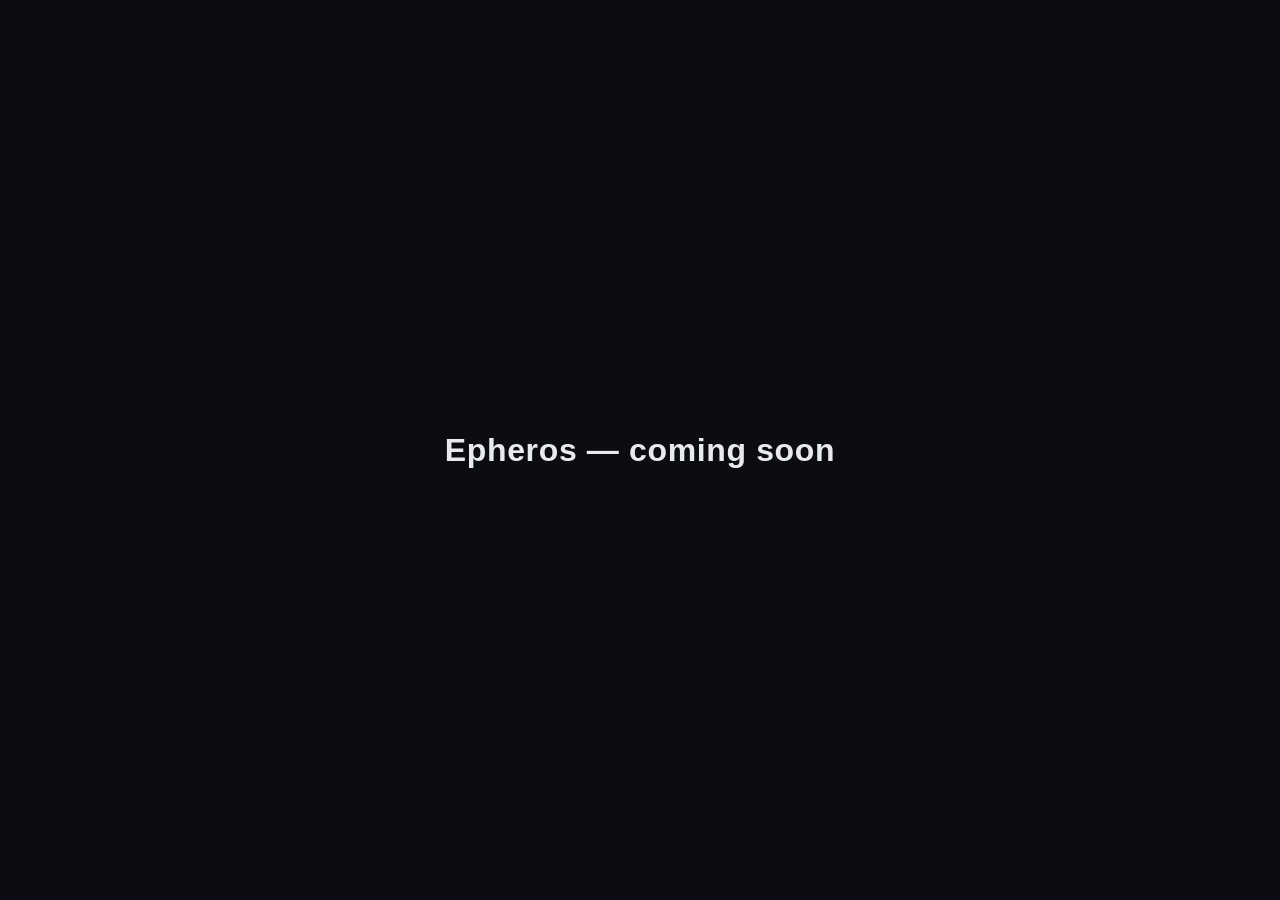
==== site/index.html @ 681408f2 "Add placeholder site and docker setup for hosting on aldermere-prod-1 Co-Authored-By: Claude Sonnet " ====
<!doctype html>
<html lang="en">
<head>
<meta charset="utf-8">
<meta name="viewport" content="width=device-width, initial-scale=1">
<title>Epheros</title>
<style>
  html,body{height:100%;margin:0}
  body{
    display:flex;align-items:center;justify-content:center;
    background:#0b0d12;color:#e8eaf0;
    font-family:-apple-system,BlinkMacSystemFont,"Segoe UI",Roboto,sans-serif;
  }
  h1{font-weight:600;letter-spacing:0.02em}
</style>
</head>
<body>
  <h1>Epheros — coming soon</h1>
</body>
</html>
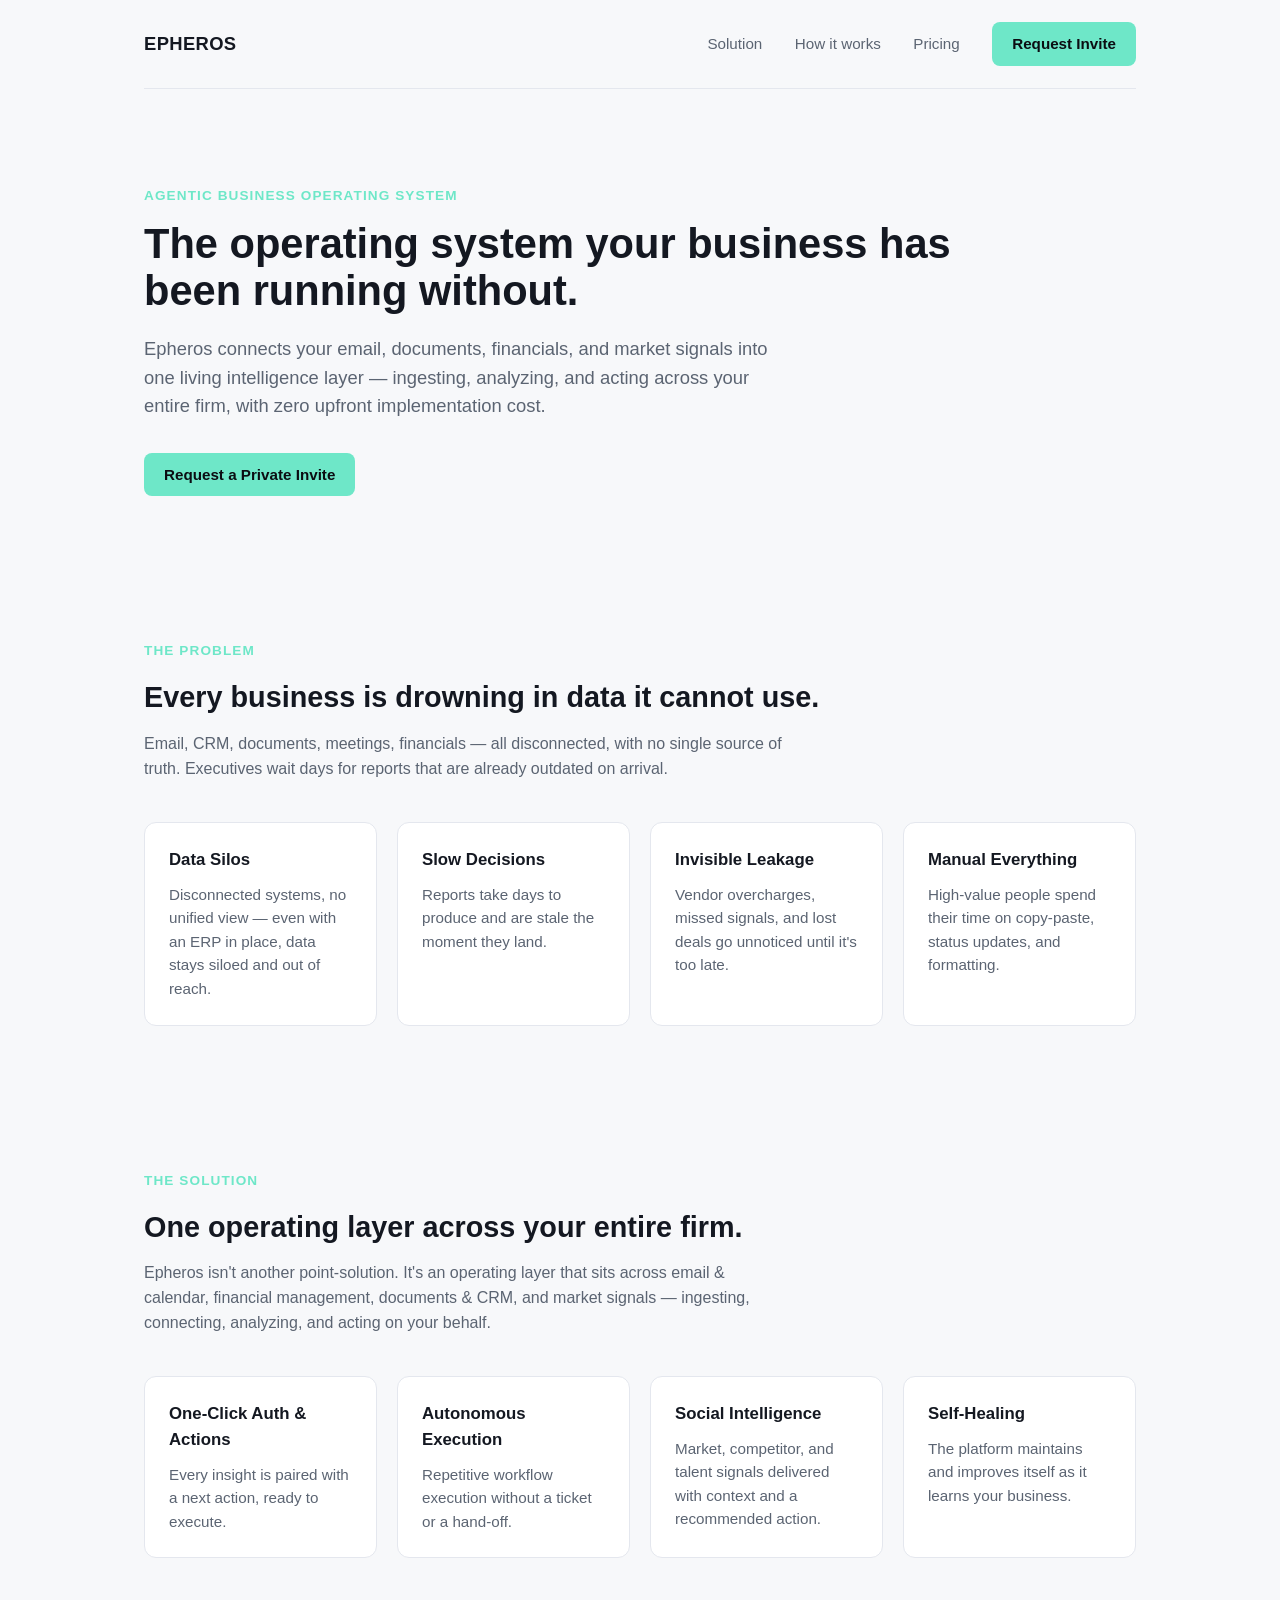
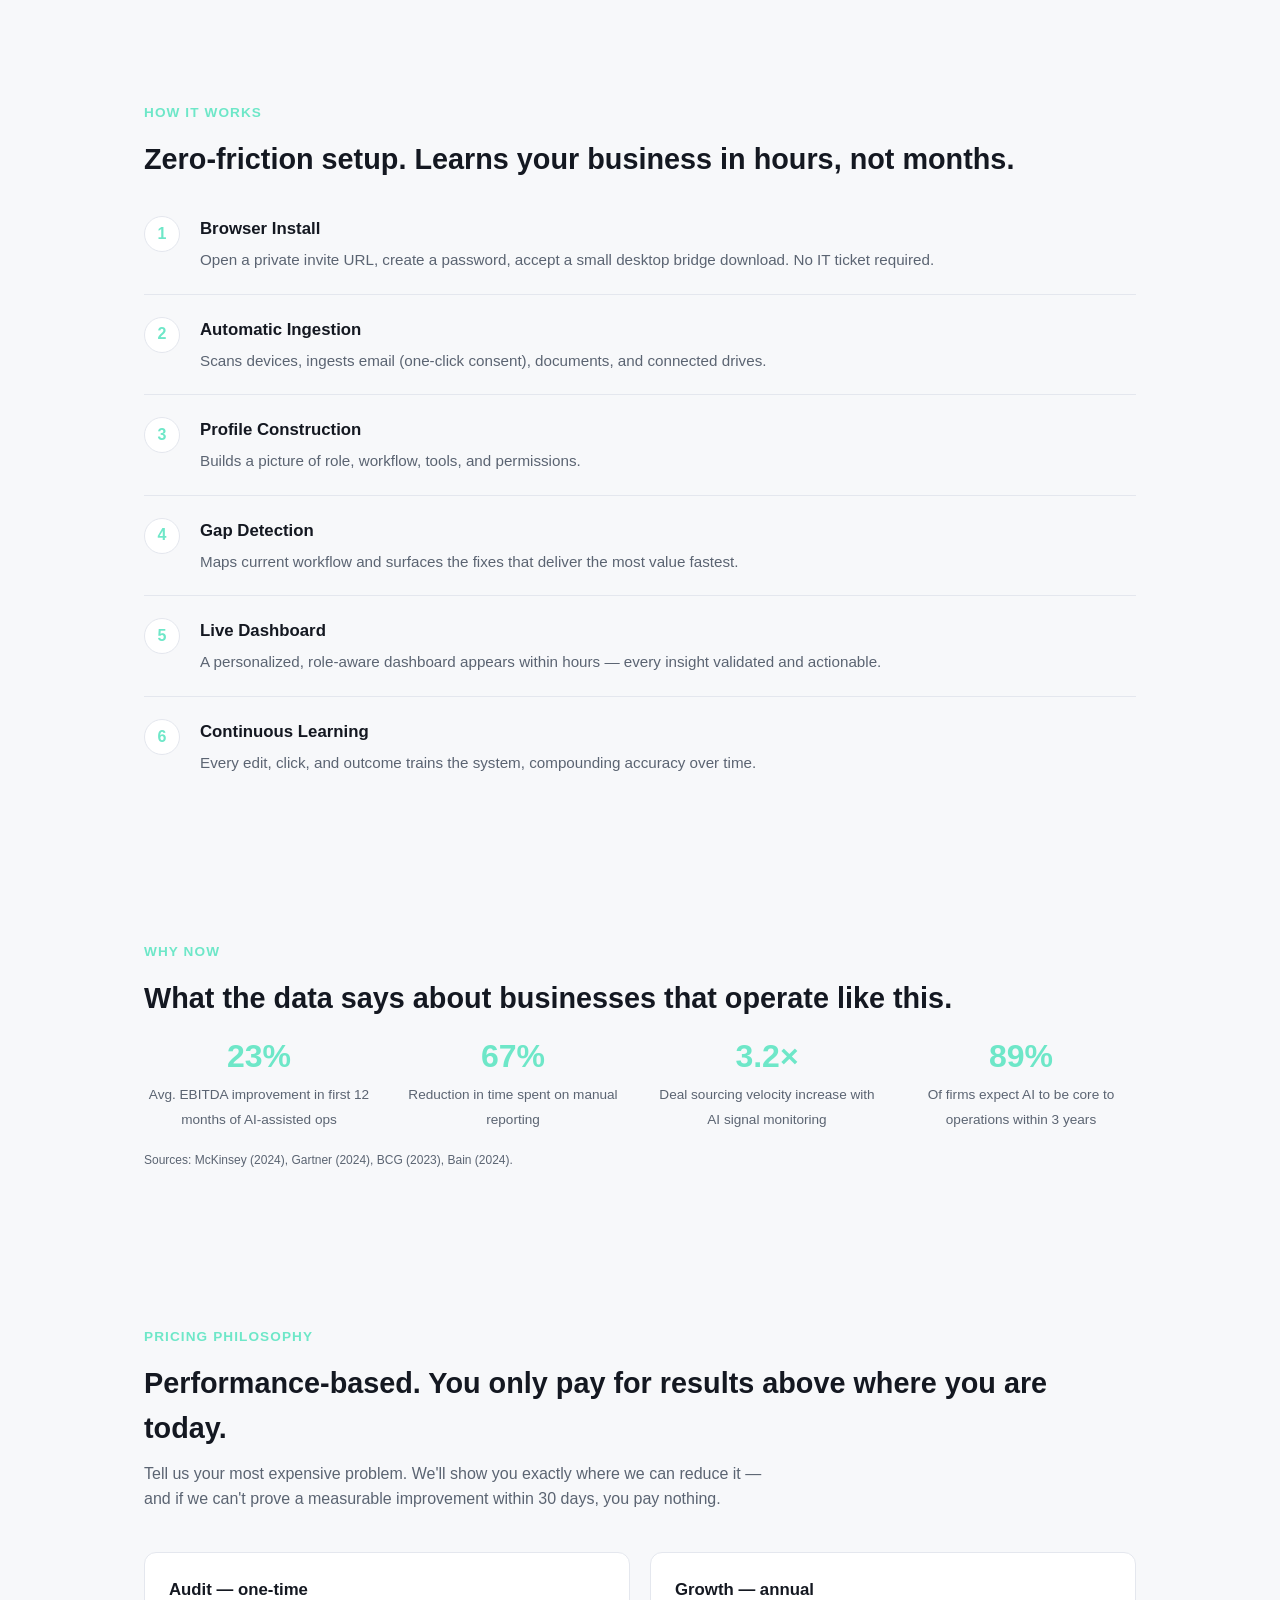
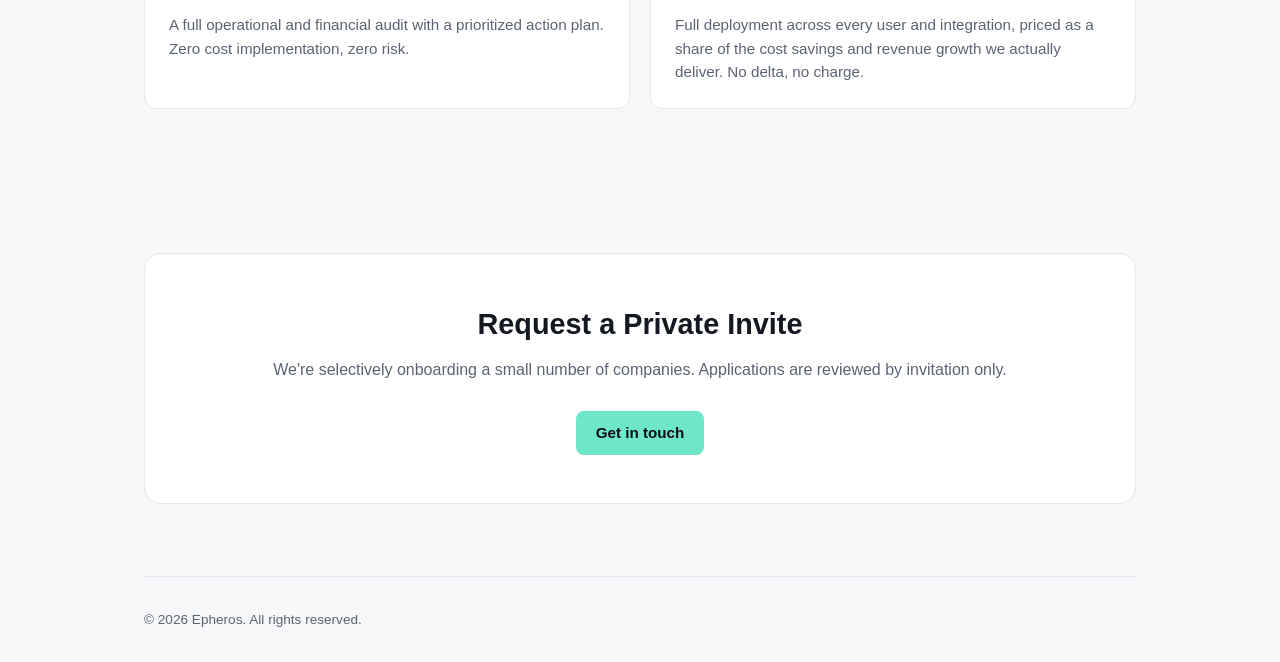
==== commit e5014f2a: "Replace placeholder with first-draft landing page from pitch deck content Co-Authored-By: Claude Son" ====
--- a/site/index.html
+++ b/site/index.html
@@ -3,18 +3,198 @@
 <head>
 <meta charset="utf-8">
 <meta name="viewport" content="width=device-width, initial-scale=1">
-<title>Epheros</title>
+<title>Epheros — Agentic Business Operating System</title>
 <style>
-  html,body{height:100%;margin:0}
+  :root{
+    --bg:#0b0d12; --bg2:#12151d; --fg:#e8eaf0; --muted:#9aa3b2;
+    --accent:#6ee7c8; --line:#232838; --card:#151924;
+  }
+  @media (prefers-color-scheme: light){
+    :root{ --bg:#f7f8fa; --bg2:#ffffff; --fg:#141821; --muted:#5b6472; --line:#e4e7ee; --card:#ffffff; }
+  }
+  *{box-sizing:border-box}
+  html,body{margin:0;padding:0}
   body{
-    display:flex;align-items:center;justify-content:center;
-    background:#0b0d12;color:#e8eaf0;
+    background:var(--bg); color:var(--fg);
     font-family:-apple-system,BlinkMacSystemFont,"Segoe UI",Roboto,sans-serif;
-  }
-  h1{font-weight:600;letter-spacing:0.02em}
+    line-height:1.55;
+  }
+  .wrap{max-width:1040px;margin:0 auto;padding:0 24px}
+  header.nav{
+    display:flex;align-items:center;justify-content:space-between;
+    padding:22px 0;border-bottom:1px solid var(--line);
+  }
+  .logo{font-weight:700;font-size:1.15rem;letter-spacing:0.02em}
+  nav a{color:var(--muted);text-decoration:none;margin-left:28px;font-size:0.95rem}
+  nav a:hover{color:var(--fg)}
+  .btn{
+    display:inline-block;background:var(--accent);color:#0b0d12;
+    padding:10px 20px;border-radius:8px;font-weight:600;text-decoration:none;
+    font-size:0.95rem;
+  }
+  section{padding:72px 0}
+  section.hero{padding:96px 0 72px}
+  h1{font-size:2.6rem;line-height:1.15;margin:0 0 20px;max-width:820px}
+  .eyebrow{color:var(--accent);font-weight:600;font-size:0.85rem;letter-spacing:0.08em;text-transform:uppercase;margin-bottom:14px}
+  .lede{color:var(--muted);font-size:1.15rem;max-width:640px;margin:0 0 32px}
+  h2{font-size:1.8rem;margin:0 0 12px}
+  .section-lede{color:var(--muted);max-width:640px;margin:0 0 40px}
+  .grid{display:grid;grid-template-columns:repeat(auto-fit,minmax(230px,1fr));gap:20px}
+  .card{background:var(--card);border:1px solid var(--line);border-radius:12px;padding:24px}
+  .card h3{margin:0 0 10px;font-size:1.05rem}
+  .card p{margin:0;color:var(--muted);font-size:0.95rem}
+  .steps{counter-reset:step}
+  .step{display:flex;gap:20px;padding:22px 0;border-bottom:1px solid var(--line)}
+  .step:last-child{border-bottom:none}
+  .step .n{
+    counter-increment:step;flex:none;width:36px;height:36px;border-radius:50%;
+    background:var(--card);border:1px solid var(--line);
+    display:flex;align-items:center;justify-content:center;font-weight:700;color:var(--accent);
+  }
+  .step h3{margin:0 0 6px;font-size:1.05rem}
+  .step p{margin:0;color:var(--muted);font-size:0.95rem}
+  .stats{display:grid;grid-template-columns:repeat(auto-fit,minmax(160px,1fr));gap:24px;text-align:center}
+  .stat b{display:block;font-size:2rem;color:var(--accent)}
+  .stat span{color:var(--muted);font-size:0.85rem}
+  .cite{color:var(--muted);font-size:0.75rem}
+  .cta{
+    background:var(--card);border:1px solid var(--line);border-radius:16px;
+    padding:48px;text-align:center;
+  }
+  .cta h2{margin-bottom:12px}
+  .cta p{color:var(--muted);margin:0 0 28px}
+  footer{border-top:1px solid var(--line);padding:32px 0;color:var(--muted);font-size:0.85rem}
 </style>
 </head>
 <body>
-  <h1>Epheros — coming soon</h1>
+
+<div class="wrap">
+  <header class="nav">
+    <div class="logo">EPHEROS</div>
+    <nav>
+      <a href="#solution">Solution</a>
+      <a href="#how-it-works">How it works</a>
+      <a href="#pricing">Pricing</a>
+      <a href="#invite" class="btn">Request Invite</a>
+    </nav>
+  </header>
+</div>
+
+<div class="wrap">
+  <section class="hero">
+    <div class="eyebrow">Agentic Business Operating System</div>
+    <h1>The operating system your business has been running without.</h1>
+    <p class="lede">Epheros connects your email, documents, financials, and market signals into one living
+    intelligence layer — ingesting, analyzing, and acting across your entire firm, with zero upfront
+    implementation cost.</p>
+    <a href="#invite" class="btn">Request a Private Invite</a>
+  </section>
+</div>
+
+<div class="wrap">
+  <section id="problem">
+    <div class="eyebrow">The Problem</div>
+    <h2>Every business is drowning in data it cannot use.</h2>
+    <p class="section-lede">Email, CRM, documents, meetings, financials — all disconnected, with no single
+    source of truth. Executives wait days for reports that are already outdated on arrival.</p>
+    <div class="grid">
+      <div class="card">
+        <h3>Data Silos</h3>
+        <p>Disconnected systems, no unified view — even with an ERP in place, data stays siloed and out of reach.</p>
+      </div>
+      <div class="card">
+        <h3>Slow Decisions</h3>
+        <p>Reports take days to produce and are stale the moment they land.</p>
+      </div>
+      <div class="card">
+        <h3>Invisible Leakage</h3>
+        <p>Vendor overcharges, missed signals, and lost deals go unnoticed until it's too late.</p>
+      </div>
+      <div class="card">
+        <h3>Manual Everything</h3>
+        <p>High-value people spend their time on copy-paste, status updates, and formatting.</p>
+      </div>
+    </div>
+  </section>
+</div>
+
+<div class="wrap">
+  <section id="solution">
+    <div class="eyebrow">The Solution</div>
+    <h2>One operating layer across your entire firm.</h2>
+    <p class="section-lede">Epheros isn't another point-solution. It's an operating layer that sits across
+    email &amp; calendar, financial management, documents &amp; CRM, and market signals — ingesting,
+    connecting, analyzing, and acting on your behalf.</p>
+    <div class="grid">
+      <div class="card"><h3>One-Click Auth &amp; Actions</h3><p>Every insight is paired with a next action, ready to execute.</p></div>
+      <div class="card"><h3>Autonomous Execution</h3><p>Repetitive workflow execution without a ticket or a hand-off.</p></div>
+      <div class="card"><h3>Social Intelligence</h3><p>Market, competitor, and talent signals delivered with context and a recommended action.</p></div>
+      <div class="card"><h3>Self-Healing</h3><p>The platform maintains and improves itself as it learns your business.</p></div>
+    </div>
+  </section>
+</div>
+
+<div class="wrap">
+  <section id="how-it-works">
+    <div class="eyebrow">How It Works</div>
+    <h2>Zero-friction setup. Learns your business in hours, not months.</h2>
+    <div class="steps">
+      <div class="step"><div class="n">1</div><div><h3>Browser Install</h3><p>Open a private invite URL, create a password, accept a small desktop bridge download. No IT ticket required.</p></div></div>
+      <div class="step"><div class="n">2</div><div><h3>Automatic Ingestion</h3><p>Scans devices, ingests email (one-click consent), documents, and connected drives.</p></div></div>
+      <div class="step"><div class="n">3</div><div><h3>Profile Construction</h3><p>Builds a picture of role, workflow, tools, and permissions.</p></div></div>
+      <div class="step"><div class="n">4</div><div><h3>Gap Detection</h3><p>Maps current workflow and surfaces the fixes that deliver the most value fastest.</p></div></div>
+      <div class="step"><div class="n">5</div><div><h3>Live Dashboard</h3><p>A personalized, role-aware dashboard appears within hours — every insight validated and actionable.</p></div></div>
+      <div class="step"><div class="n">6</div><div><h3>Continuous Learning</h3><p>Every edit, click, and outcome trains the system, compounding accuracy over time.</p></div></div>
+    </div>
+  </section>
+</div>
+
+<div class="wrap">
+  <section id="evidence">
+    <div class="eyebrow">Why Now</div>
+    <h2>What the data says about businesses that operate like this.</h2>
+    <div class="stats">
+      <div class="stat"><b>23%</b><span>Avg. EBITDA improvement in first 12 months of AI-assisted ops</span></div>
+      <div class="stat"><b>67%</b><span>Reduction in time spent on manual reporting</span></div>
+      <div class="stat"><b>3.2×</b><span>Deal sourcing velocity increase with AI signal monitoring</span></div>
+      <div class="stat"><b>89%</b><span>Of firms expect AI to be core to operations within 3 years</span></div>
+    </div>
+    <p class="cite" style="margin-top:20px">Sources: McKinsey (2024), Gartner (2024), BCG (2023), Bain (2024).</p>
+  </section>
+</div>
+
+<div class="wrap">
+  <section id="pricing">
+    <div class="eyebrow">Pricing Philosophy</div>
+    <h2>Performance-based. You only pay for results above where you are today.</h2>
+    <p class="section-lede">Tell us your most expensive problem. We'll show you exactly where we can reduce
+    it — and if we can't prove a measurable improvement within 30 days, you pay nothing.</p>
+    <div class="grid">
+      <div class="card">
+        <h3>Audit — one-time</h3>
+        <p>A full operational and financial audit with a prioritized action plan. Zero cost implementation, zero risk.</p>
+      </div>
+      <div class="card">
+        <h3>Growth — annual</h3>
+        <p>Full deployment across every user and integration, priced as a share of the cost savings and revenue growth we actually deliver. No delta, no charge.</p>
+      </div>
+    </div>
+  </section>
+</div>
+
+<div class="wrap">
+  <section id="invite">
+    <div class="cta">
+      <h2>Request a Private Invite</h2>
+      <p>We're selectively onboarding a small number of companies. Applications are reviewed by invitation only.</p>
+      <a href="mailto:hello@epheros.ai" class="btn">Get in touch</a>
+    </div>
+  </section>
+</div>
+
+<div class="wrap">
+  <footer>&copy; 2026 Epheros. All rights reserved.</footer>
+</div>
+
 </body>
 </html>
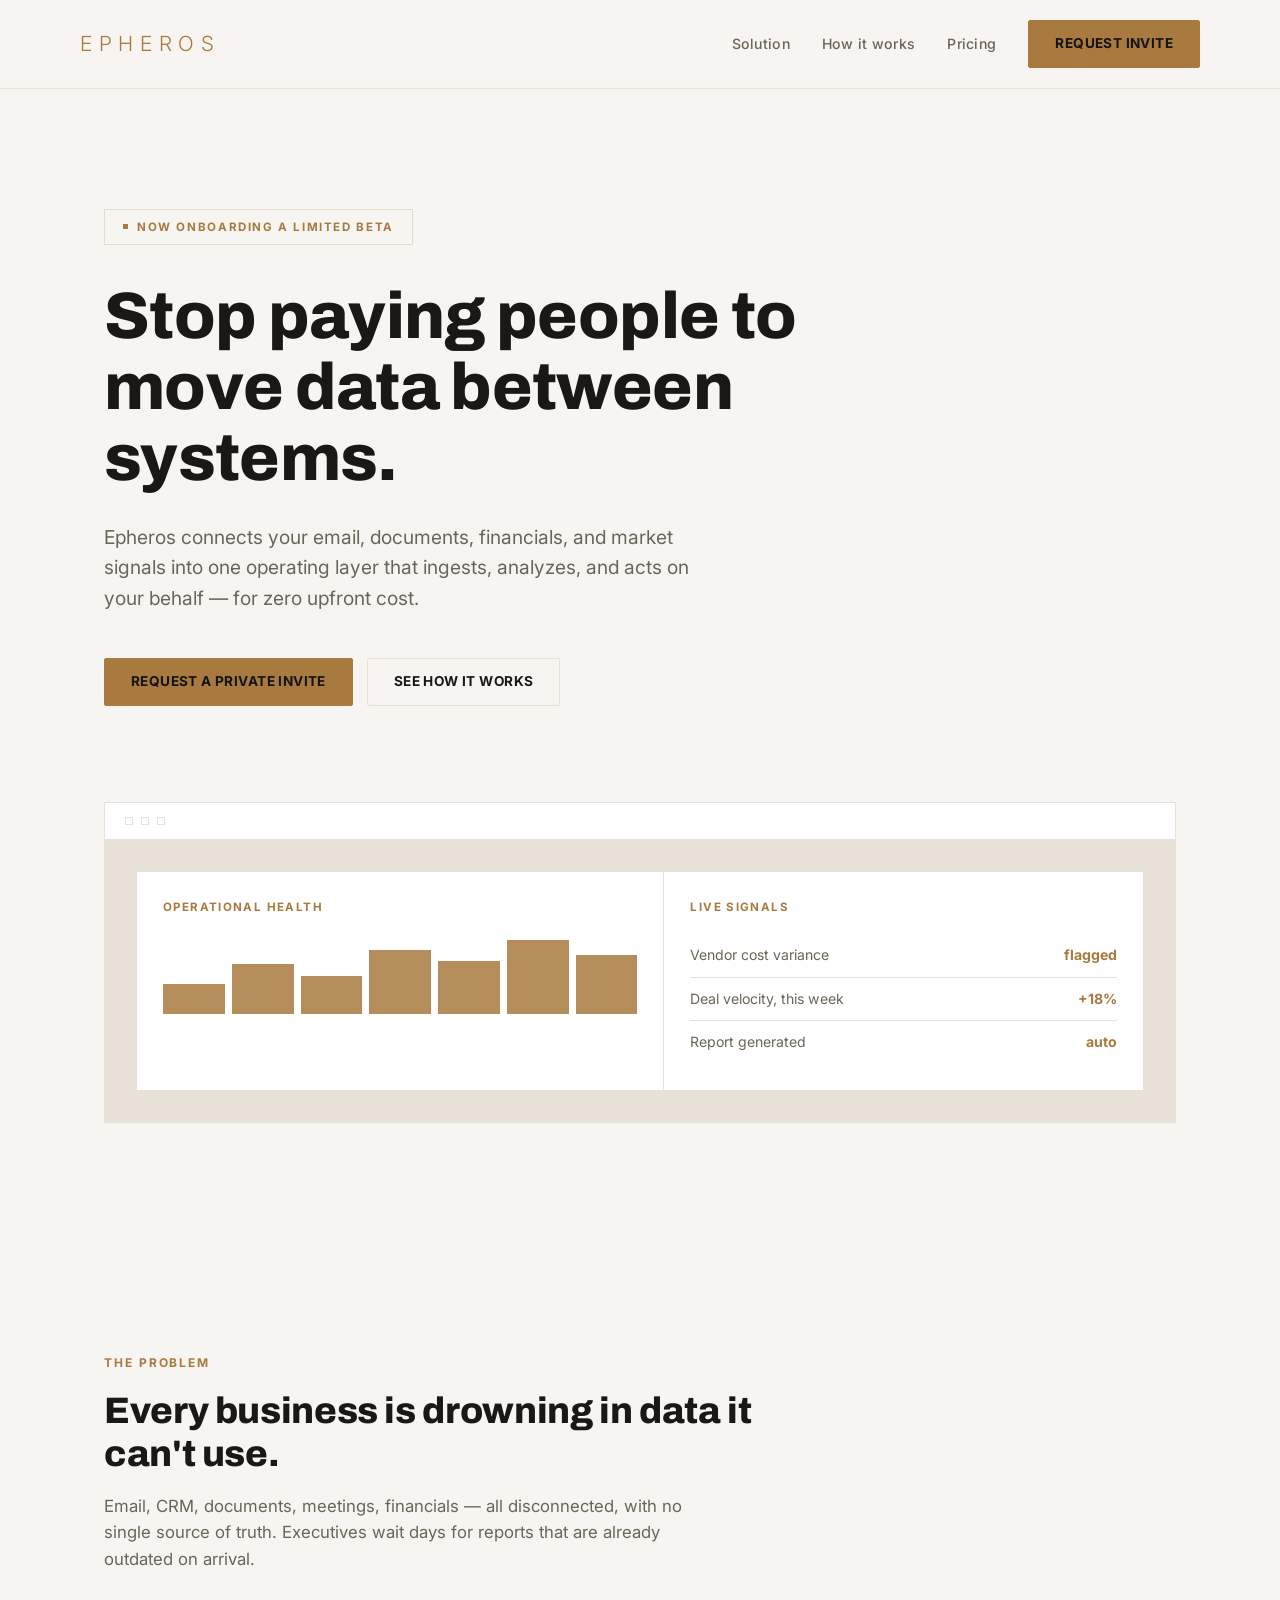
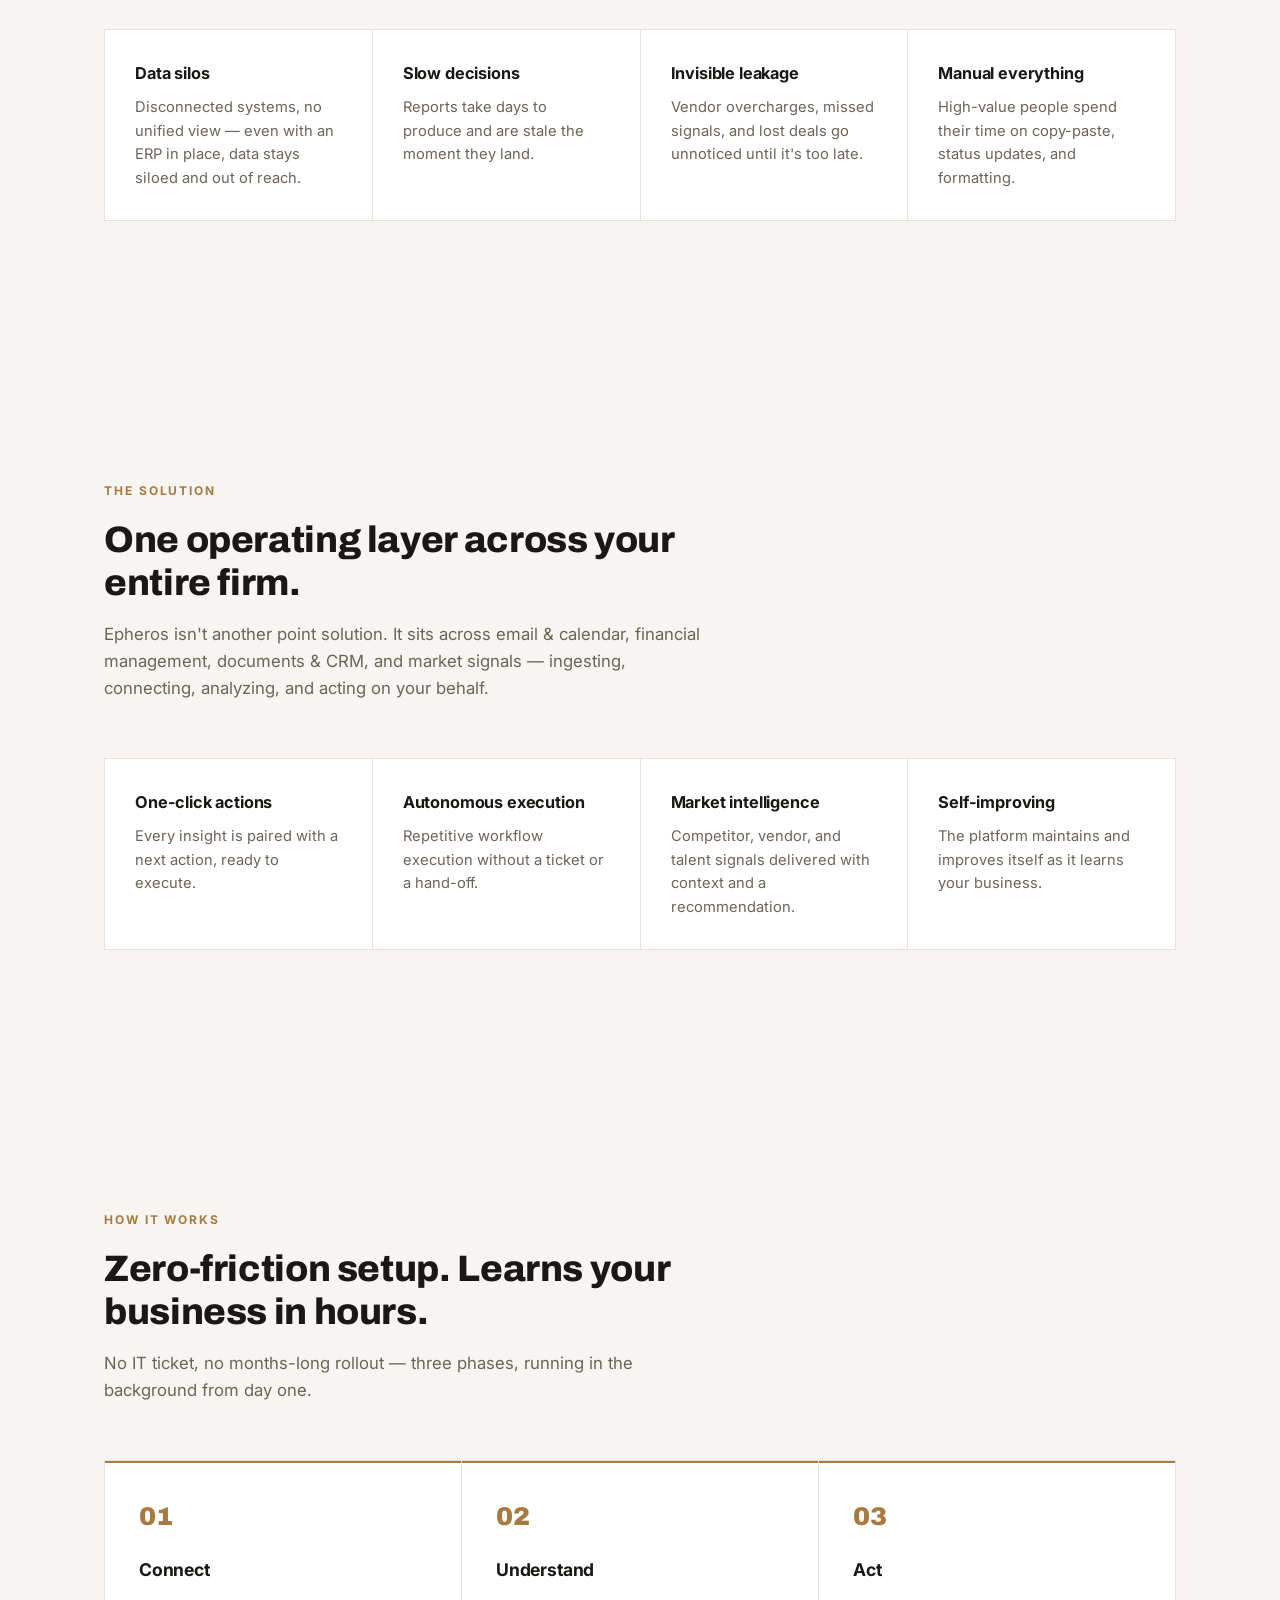
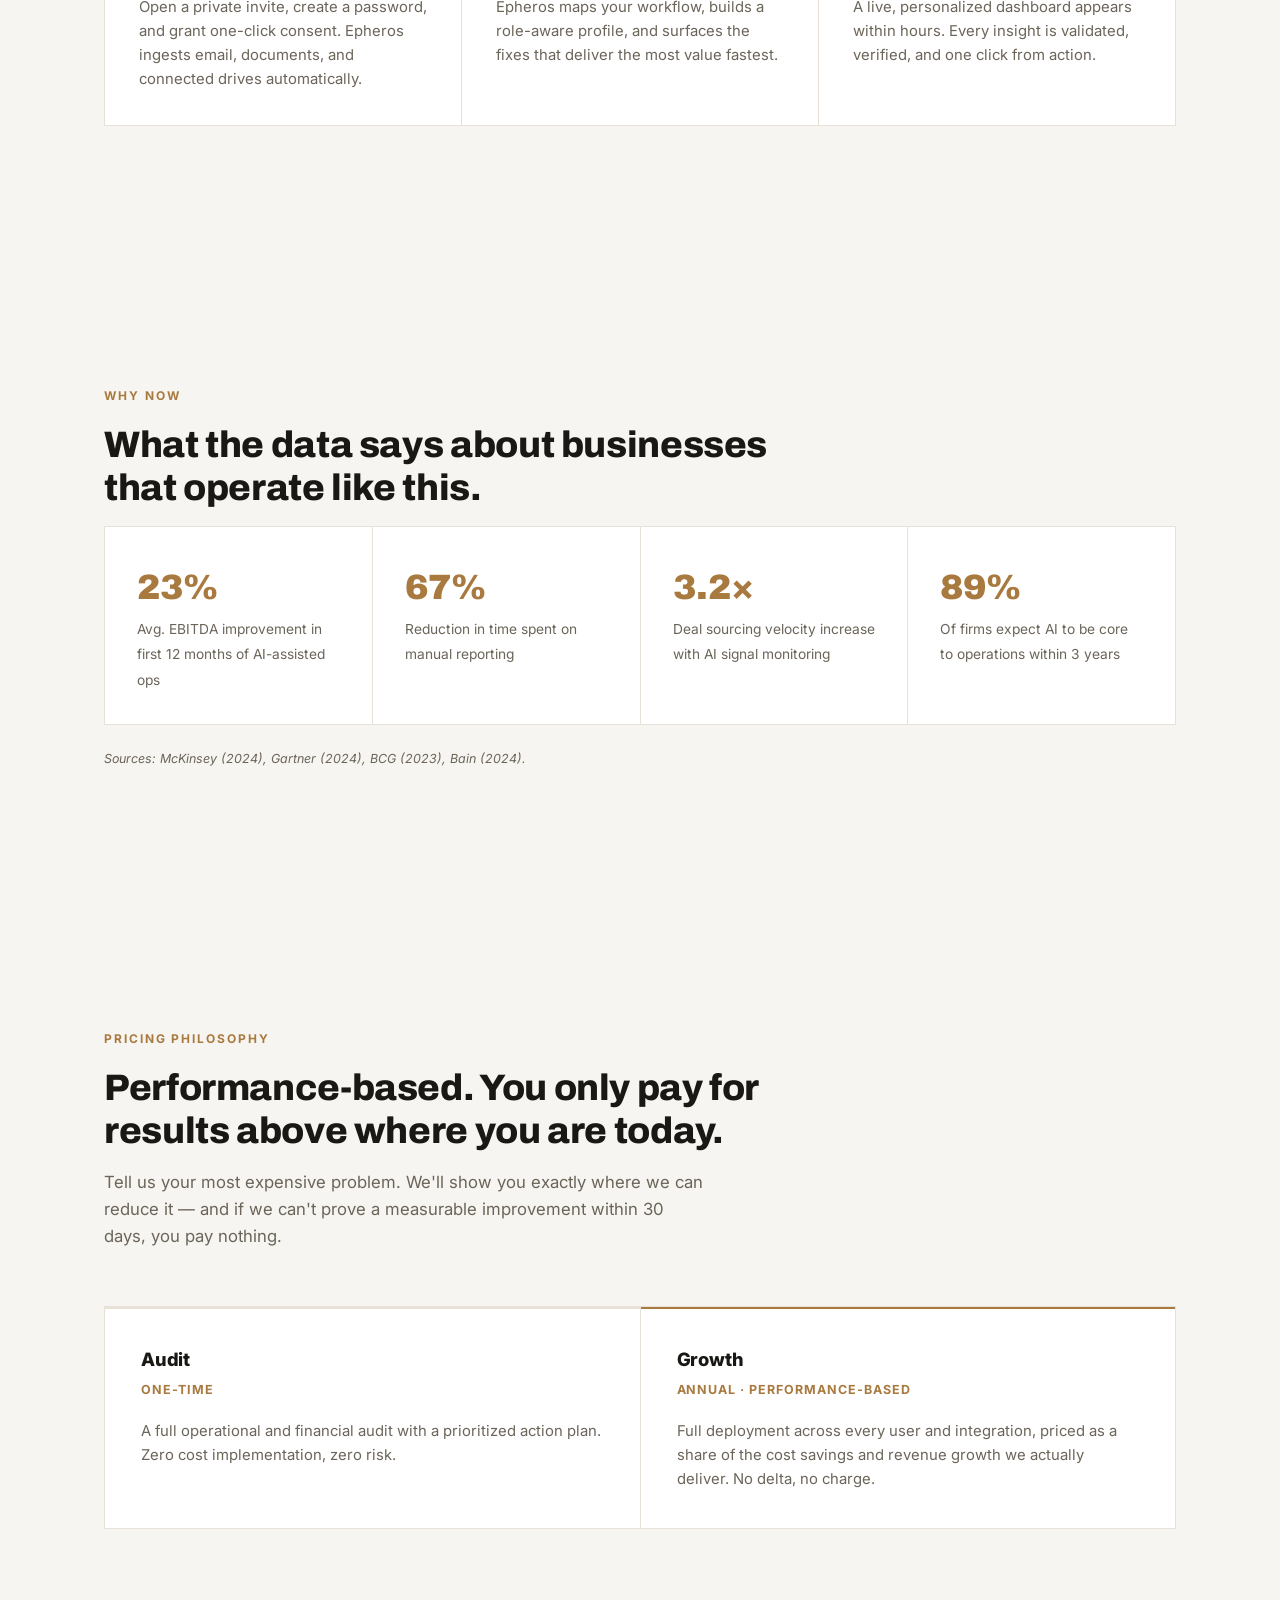
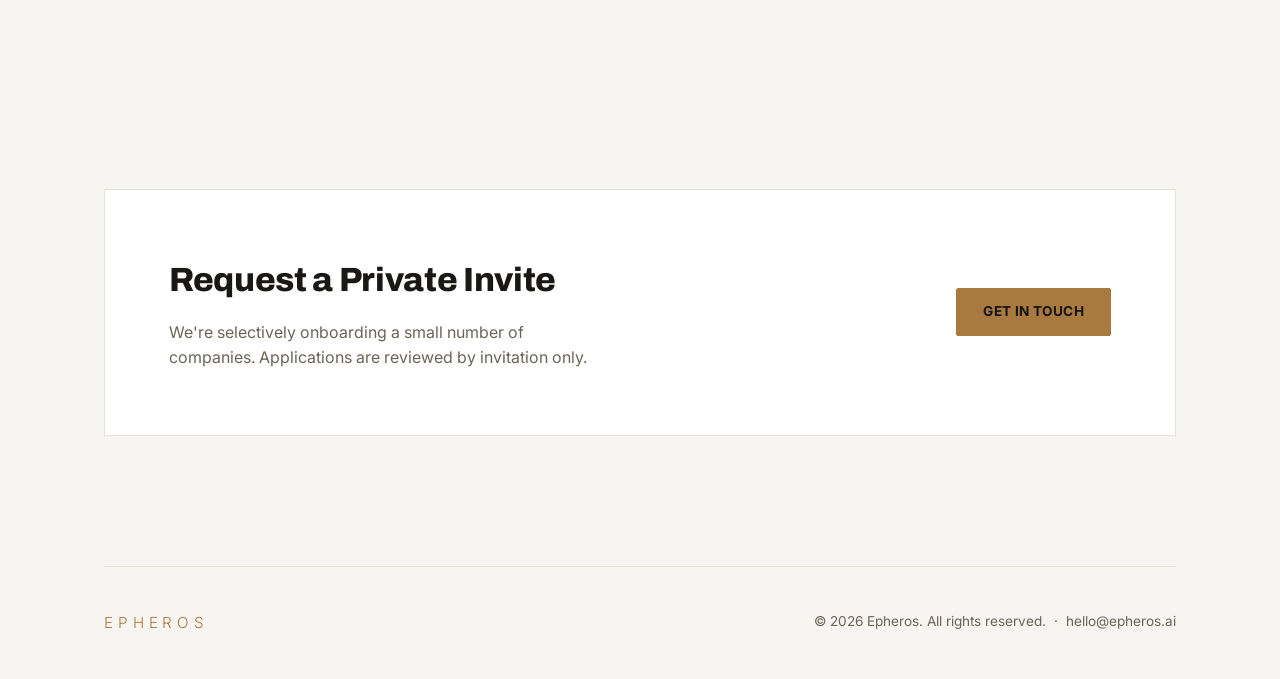
==== commit 28611741: "Rebrand landing page to match the pitch deck's black/gold visual identity Co-Authored-By: Claude Son" ====
--- a/site/index.html
+++ b/site/index.html
@@ -3,117 +3,206 @@
 <head>
 <meta charset="utf-8">
 <meta name="viewport" content="width=device-width, initial-scale=1">
-<title>Epheros — Agentic Business Operating System</title>
+<title>Epheros — The Agentic Business Operating System</title>
+<meta name="description" content="Epheros connects your email, documents, financials, and market signals into one living intelligence layer that acts on your behalf — with zero upfront cost.">
+<link rel="preconnect" href="https://fonts.googleapis.com">
+<link rel="preconnect" href="https://fonts.gstatic.com" crossorigin>
+<link href="https://fonts.googleapis.com/css2?family=Inter:wght@300;400;500;600;700;800&family=Archivo:wght@700;800;900&display=swap" rel="stylesheet">
 <style>
   :root{
-    --bg:#0b0d12; --bg2:#12151d; --fg:#e8eaf0; --muted:#9aa3b2;
-    --accent:#6ee7c8; --line:#232838; --card:#151924;
+    --bg:#0e0d0d;
+    --bg-elev:#141312;
+    --card:#161514;
+    --fg:#f2efe9;
+    --muted:#9c968d;
+    --line:#2a2723;
+    --gold:#c9a06e;
+    --gold-soft:#b98f5c;
+    --gold-dim:rgba(201,160,110,0.28);
+    --radius:4px;
   }
   @media (prefers-color-scheme: light){
-    :root{ --bg:#f7f8fa; --bg2:#ffffff; --fg:#141821; --muted:#5b6472; --line:#e4e7ee; --card:#ffffff; }
+    :root{
+      --bg:#f7f5f1; --bg-elev:#ffffff; --card:#ffffff; --fg:#1a1815; --muted:#6b6459;
+      --line:#e7e1d8; --gold:#a97a3f; --gold-soft:#8f6531; --gold-dim:rgba(169,122,63,0.22);
+    }
   }
   *{box-sizing:border-box}
-  html,body{margin:0;padding:0}
+  html{scroll-behavior:smooth}
   body{
-    background:var(--bg); color:var(--fg);
-    font-family:-apple-system,BlinkMacSystemFont,"Segoe UI",Roboto,sans-serif;
-    line-height:1.55;
-  }
-  .wrap{max-width:1040px;margin:0 auto;padding:0 24px}
+    margin:0;background:var(--bg);color:var(--fg);
+    font-family:"Inter",-apple-system,BlinkMacSystemFont,"Segoe UI",sans-serif;
+    line-height:1.6;-webkit-font-smoothing:antialiased;font-weight:400;
+  }
+  h1,h2,h3{font-family:"Archivo","Inter",sans-serif;letter-spacing:-0.01em;font-weight:800}
+  .wrap{max-width:1120px;margin:0 auto;padding:0 24px}
+  a{color:inherit}
+  hr.rule{border:none;border-top:1px solid var(--gold-dim);margin:0}
+
+  .wordmark{
+    font-family:"Inter";font-weight:300;font-size:1.3rem;letter-spacing:0.32em;
+    color:var(--gold);display:inline-block;
+  }
+  .wordmark small{
+    display:block;font-size:0.62rem;letter-spacing:0.28em;color:var(--muted);
+    font-weight:500;margin-top:4px;
+  }
+
   header.nav{
-    display:flex;align-items:center;justify-content:space-between;
-    padding:22px 0;border-bottom:1px solid var(--line);
-  }
-  .logo{font-weight:700;font-size:1.15rem;letter-spacing:0.02em}
-  nav a{color:var(--muted);text-decoration:none;margin-left:28px;font-size:0.95rem}
-  nav a:hover{color:var(--fg)}
+    position:sticky;top:0;z-index:20;
+    backdrop-filter:blur(10px);-webkit-backdrop-filter:blur(10px);
+    background:color-mix(in srgb, var(--bg) 82%, transparent);
+    border-bottom:1px solid var(--line);
+  }
+  header.nav .inner{display:flex;align-items:center;justify-content:space-between;padding:20px 0}
+  nav.links{display:flex;align-items:center;gap:32px}
+  nav.links a.link{color:var(--muted);text-decoration:none;font-size:0.88rem;font-weight:500;letter-spacing:0.02em}
+  nav.links a.link:hover{color:var(--fg)}
+
   .btn{
-    display:inline-block;background:var(--accent);color:#0b0d12;
-    padding:10px 20px;border-radius:8px;font-weight:600;text-decoration:none;
-    font-size:0.95rem;
-  }
-  section{padding:72px 0}
-  section.hero{padding:96px 0 72px}
-  h1{font-size:2.6rem;line-height:1.15;margin:0 0 20px;max-width:820px}
-  .eyebrow{color:var(--accent);font-weight:600;font-size:0.85rem;letter-spacing:0.08em;text-transform:uppercase;margin-bottom:14px}
-  .lede{color:var(--muted);font-size:1.15rem;max-width:640px;margin:0 0 32px}
-  h2{font-size:1.8rem;margin:0 0 12px}
-  .section-lede{color:var(--muted);max-width:640px;margin:0 0 40px}
-  .grid{display:grid;grid-template-columns:repeat(auto-fit,minmax(230px,1fr));gap:20px}
-  .card{background:var(--card);border:1px solid var(--line);border-radius:12px;padding:24px}
-  .card h3{margin:0 0 10px;font-size:1.05rem}
-  .card p{margin:0;color:var(--muted);font-size:0.95rem}
-  .steps{counter-reset:step}
-  .step{display:flex;gap:20px;padding:22px 0;border-bottom:1px solid var(--line)}
-  .step:last-child{border-bottom:none}
-  .step .n{
-    counter-increment:step;flex:none;width:36px;height:36px;border-radius:50%;
-    background:var(--card);border:1px solid var(--line);
-    display:flex;align-items:center;justify-content:center;font-weight:700;color:var(--accent);
-  }
-  .step h3{margin:0 0 6px;font-size:1.05rem}
-  .step p{margin:0;color:var(--muted);font-size:0.95rem}
-  .stats{display:grid;grid-template-columns:repeat(auto-fit,minmax(160px,1fr));gap:24px;text-align:center}
-  .stat b{display:block;font-size:2rem;color:var(--accent)}
-  .stat span{color:var(--muted);font-size:0.85rem}
-  .cite{color:var(--muted);font-size:0.75rem}
-  .cta{
-    background:var(--card);border:1px solid var(--line);border-radius:16px;
-    padding:48px;text-align:center;
-  }
-  .cta h2{margin-bottom:12px}
-  .cta p{color:var(--muted);margin:0 0 28px}
-  footer{border-top:1px solid var(--line);padding:32px 0;color:var(--muted);font-size:0.85rem}
+    display:inline-flex;align-items:center;gap:8px;
+    background:var(--gold);color:#141312;
+    padding:12px 26px;border-radius:2px;font-weight:700;
+    text-decoration:none;font-size:0.85rem;letter-spacing:0.03em;
+    border:1px solid var(--gold);cursor:pointer;text-transform:uppercase;
+  }
+  .btn.ghost{background:transparent;color:var(--fg);border:1px solid var(--line)}
+  .btn.ghost:hover{border-color:var(--gold-dim)}
+
+  section{padding:130px 0}
+  section.hero{padding:120px 0 100px}
+  .pill{
+    display:inline-flex;align-items:center;gap:9px;padding:8px 18px;
+    border:1px solid var(--gold-dim);color:var(--gold);
+    font-size:0.72rem;font-weight:700;letter-spacing:0.14em;text-transform:uppercase;margin-bottom:36px;
+  }
+  .pill .dot{width:5px;height:5px;background:var(--gold)}
+
+  h1.display{
+    font-size:clamp(2.4rem,5.6vw,4.1rem);line-height:1.08;
+    margin:0 0 28px;max-width:880px;
+  }
+  p.lede{color:var(--muted);font-size:1.2rem;max-width:600px;margin:0 0 44px;font-weight:400}
+  .hero-ctas{display:flex;gap:14px;flex-wrap:wrap;margin-bottom:96px}
+
+  .panel{
+    border:1px solid var(--line);background:var(--bg-elev);
+  }
+  .panel .bar{display:flex;align-items:center;gap:8px;padding:14px 20px;border-bottom:1px solid var(--line)}
+  .panel .bar span{width:8px;height:8px;border:1px solid var(--line)}
+  .panel-body{padding:32px;display:grid;grid-template-columns:1.1fr 1fr;gap:1px;background:var(--line)}
+  @media (max-width:720px){.panel-body{grid-template-columns:1fr}}
+  .panel-card{background:var(--bg-elev);padding:26px}
+  .panel-card .label{color:var(--gold);font-size:0.72rem;text-transform:uppercase;letter-spacing:0.12em;margin-bottom:18px;font-weight:700}
+  .bar-chart{display:flex;align-items:flex-end;gap:7px;height:80px}
+  .bar-chart i{flex:1;background:var(--gold);opacity:0.85}
+  .signal-row{display:flex;justify-content:space-between;align-items:center;padding:10px 0;border-bottom:1px solid var(--line);font-size:0.88rem;color:var(--muted)}
+  .signal-row:last-child{border:none}
+  .signal-row b{color:var(--gold);font-weight:700}
+
+  .eyebrow{
+    color:var(--gold);font-weight:700;font-size:0.75rem;letter-spacing:0.16em;
+    text-transform:uppercase;margin-bottom:18px;
+  }
+  h2.section-title{font-size:clamp(1.7rem,3vw,2.3rem);margin:0 0 16px;max-width:680px;line-height:1.18}
+  p.section-lede{color:var(--muted);font-size:1.05rem;max-width:600px;margin:0 0 56px}
+
+  .grid{display:grid;grid-template-columns:repeat(auto-fit,minmax(240px,1fr));gap:1px;background:var(--line);border:1px solid var(--line)}
+  .card{background:var(--card);padding:30px}
+  .card h3{margin:0 0 10px;font-size:1.02rem;font-weight:700;font-family:"Inter"}
+  .card p{margin:0;color:var(--muted);font-size:0.92rem}
+
+  .steps3{display:grid;grid-template-columns:repeat(3,1fr);gap:1px;background:var(--line);border:1px solid var(--line)}
+  @media (max-width:860px){.steps3{grid-template-columns:1fr}}
+  .step3{background:var(--card);padding:34px;border-top:2px solid var(--gold)}
+  .step3 .n{color:var(--gold);font-family:"Archivo";font-weight:900;font-size:1.6rem;margin-bottom:18px;display:block}
+  .step3 h3{font-size:1.1rem;margin:0 0 12px;font-weight:700;font-family:"Inter"}
+  .step3 p{color:var(--muted);margin:0;font-size:0.93rem}
+
+  .stats{display:grid;grid-template-columns:repeat(auto-fit,minmax(180px,1fr));gap:1px;
+    border:1px solid var(--line);background:var(--line)}
+  .stat{background:var(--card);padding:32px;text-align:left}
+  .stat b{display:block;font-size:2.2rem;font-weight:900;color:var(--gold);font-family:"Archivo"}
+  .stat span{color:var(--muted);font-size:0.86rem}
+  .cite{color:var(--muted);font-size:0.78rem;margin-top:24px;display:block;font-style:italic}
+
+  .pricing-grid{display:grid;grid-template-columns:repeat(auto-fit,minmax(280px,1fr));gap:1px;background:var(--line);border:1px solid var(--line)}
+  .price-card{background:var(--card);padding:36px;border-top:2px solid var(--line)}
+  .price-card.featured{border-top:2px solid var(--gold)}
+  .price-card h3{margin:0 0 6px;font-size:1.15rem;font-family:"Inter"}
+  .price-card .tag{color:var(--gold);font-size:0.78rem;margin-bottom:20px;display:block;letter-spacing:0.08em;text-transform:uppercase;font-weight:700}
+  .price-card p{color:var(--muted);font-size:0.93rem;margin:0}
+
+  .cta-band{
+    text-align:left;border:1px solid var(--line);padding:64px;background:var(--bg-elev);
+    display:flex;align-items:center;justify-content:space-between;gap:40px;flex-wrap:wrap;
+  }
+  .cta-band h2{font-size:clamp(1.6rem,3vw,2.1rem);margin:0 0 12px}
+  .cta-band p{color:var(--muted);margin:0;font-size:1rem;max-width:440px}
+
+  footer{border-top:1px solid var(--line);padding:44px 0;color:var(--muted);font-size:0.85rem;
+    display:flex;justify-content:space-between;flex-wrap:wrap;gap:12px}
+  footer .wordmark{font-size:0.95rem}
 </style>
 </head>
 <body>
 
-<div class="wrap">
-  <header class="nav">
-    <div class="logo">EPHEROS</div>
-    <nav>
-      <a href="#solution">Solution</a>
-      <a href="#how-it-works">How it works</a>
-      <a href="#pricing">Pricing</a>
-      <a href="#invite" class="btn">Request Invite</a>
+<header class="nav">
+  <div class="wrap inner">
+    <span class="wordmark">EPHEROS</span>
+    <nav class="links">
+      <a class="link" href="#solution">Solution</a>
+      <a class="link" href="#how-it-works">How it works</a>
+      <a class="link" href="#pricing">Pricing</a>
+      <a class="btn" href="#invite">Request Invite</a>
     </nav>
-  </header>
-</div>
+  </div>
+</header>
 
 <div class="wrap">
   <section class="hero">
-    <div class="eyebrow">Agentic Business Operating System</div>
-    <h1>The operating system your business has been running without.</h1>
-    <p class="lede">Epheros connects your email, documents, financials, and market signals into one living
-    intelligence layer — ingesting, analyzing, and acting across your entire firm, with zero upfront
-    implementation cost.</p>
-    <a href="#invite" class="btn">Request a Private Invite</a>
+    <div class="pill"><span class="dot"></span>Now onboarding a limited beta</div>
+    <h1 class="display">Stop paying people to move data between systems.</h1>
+    <p class="lede">Epheros connects your email, documents, financials, and market signals into one
+      operating layer that ingests, analyzes, and acts on your behalf — for zero upfront cost.</p>
+    <div class="hero-ctas">
+      <a class="btn" href="#invite">Request a Private Invite</a>
+      <a class="btn ghost" href="#how-it-works">See how it works</a>
+    </div>
+
+    <div class="panel">
+      <div class="bar"><span></span><span></span><span></span></div>
+      <div class="panel-body">
+        <div class="panel-card">
+          <div class="label">Operational health</div>
+          <div class="bar-chart">
+            <i style="height:38%"></i><i style="height:62%"></i><i style="height:48%"></i>
+            <i style="height:80%"></i><i style="height:66%"></i><i style="height:92%"></i>
+            <i style="height:74%"></i>
+          </div>
+        </div>
+        <div class="panel-card">
+          <div class="label">Live signals</div>
+          <div class="signal-row"><span>Vendor cost variance</span><b>flagged</b></div>
+          <div class="signal-row"><span>Deal velocity, this week</span><b>+18%</b></div>
+          <div class="signal-row"><span>Report generated</span><b>auto</b></div>
+        </div>
+      </div>
+    </div>
   </section>
 </div>
 
 <div class="wrap">
   <section id="problem">
     <div class="eyebrow">The Problem</div>
-    <h2>Every business is drowning in data it cannot use.</h2>
+    <h2 class="section-title">Every business is drowning in data it can't use.</h2>
     <p class="section-lede">Email, CRM, documents, meetings, financials — all disconnected, with no single
-    source of truth. Executives wait days for reports that are already outdated on arrival.</p>
+      source of truth. Executives wait days for reports that are already outdated on arrival.</p>
     <div class="grid">
-      <div class="card">
-        <h3>Data Silos</h3>
-        <p>Disconnected systems, no unified view — even with an ERP in place, data stays siloed and out of reach.</p>
-      </div>
-      <div class="card">
-        <h3>Slow Decisions</h3>
-        <p>Reports take days to produce and are stale the moment they land.</p>
-      </div>
-      <div class="card">
-        <h3>Invisible Leakage</h3>
-        <p>Vendor overcharges, missed signals, and lost deals go unnoticed until it's too late.</p>
-      </div>
-      <div class="card">
-        <h3>Manual Everything</h3>
-        <p>High-value people spend their time on copy-paste, status updates, and formatting.</p>
-      </div>
+      <div class="card"><h3>Data silos</h3><p>Disconnected systems, no unified view — even with an ERP in place, data stays siloed and out of reach.</p></div>
+      <div class="card"><h3>Slow decisions</h3><p>Reports take days to produce and are stale the moment they land.</p></div>
+      <div class="card"><h3>Invisible leakage</h3><p>Vendor overcharges, missed signals, and lost deals go unnoticed until it's too late.</p></div>
+      <div class="card"><h3>Manual everything</h3><p>High-value people spend their time on copy-paste, status updates, and formatting.</p></div>
     </div>
   </section>
 </div>
@@ -121,15 +210,15 @@
 <div class="wrap">
   <section id="solution">
     <div class="eyebrow">The Solution</div>
-    <h2>One operating layer across your entire firm.</h2>
-    <p class="section-lede">Epheros isn't another point-solution. It's an operating layer that sits across
-    email &amp; calendar, financial management, documents &amp; CRM, and market signals — ingesting,
-    connecting, analyzing, and acting on your behalf.</p>
+    <h2 class="section-title">One operating layer across your entire firm.</h2>
+    <p class="section-lede">Epheros isn't another point solution. It sits across email &amp; calendar,
+      financial management, documents &amp; CRM, and market signals — ingesting, connecting, analyzing,
+      and acting on your behalf.</p>
     <div class="grid">
-      <div class="card"><h3>One-Click Auth &amp; Actions</h3><p>Every insight is paired with a next action, ready to execute.</p></div>
-      <div class="card"><h3>Autonomous Execution</h3><p>Repetitive workflow execution without a ticket or a hand-off.</p></div>
-      <div class="card"><h3>Social Intelligence</h3><p>Market, competitor, and talent signals delivered with context and a recommended action.</p></div>
-      <div class="card"><h3>Self-Healing</h3><p>The platform maintains and improves itself as it learns your business.</p></div>
+      <div class="card"><h3>One-click actions</h3><p>Every insight is paired with a next action, ready to execute.</p></div>
+      <div class="card"><h3>Autonomous execution</h3><p>Repetitive workflow execution without a ticket or a hand-off.</p></div>
+      <div class="card"><h3>Market intelligence</h3><p>Competitor, vendor, and talent signals delivered with context and a recommendation.</p></div>
+      <div class="card"><h3>Self-improving</h3><p>The platform maintains and improves itself as it learns your business.</p></div>
     </div>
   </section>
 </div>
@@ -137,14 +226,12 @@
 <div class="wrap">
   <section id="how-it-works">
     <div class="eyebrow">How It Works</div>
-    <h2>Zero-friction setup. Learns your business in hours, not months.</h2>
-    <div class="steps">
-      <div class="step"><div class="n">1</div><div><h3>Browser Install</h3><p>Open a private invite URL, create a password, accept a small desktop bridge download. No IT ticket required.</p></div></div>
-      <div class="step"><div class="n">2</div><div><h3>Automatic Ingestion</h3><p>Scans devices, ingests email (one-click consent), documents, and connected drives.</p></div></div>
-      <div class="step"><div class="n">3</div><div><h3>Profile Construction</h3><p>Builds a picture of role, workflow, tools, and permissions.</p></div></div>
-      <div class="step"><div class="n">4</div><div><h3>Gap Detection</h3><p>Maps current workflow and surfaces the fixes that deliver the most value fastest.</p></div></div>
-      <div class="step"><div class="n">5</div><div><h3>Live Dashboard</h3><p>A personalized, role-aware dashboard appears within hours — every insight validated and actionable.</p></div></div>
-      <div class="step"><div class="n">6</div><div><h3>Continuous Learning</h3><p>Every edit, click, and outcome trains the system, compounding accuracy over time.</p></div></div>
+    <h2 class="section-title">Zero-friction setup. Learns your business in hours.</h2>
+    <p class="section-lede">No IT ticket, no months-long rollout — three phases, running in the background from day one.</p>
+    <div class="steps3">
+      <div class="step3"><span class="n">01</span><h3>Connect</h3><p>Open a private invite, create a password, and grant one-click consent. Epheros ingests email, documents, and connected drives automatically.</p></div>
+      <div class="step3"><span class="n">02</span><h3>Understand</h3><p>Epheros maps your workflow, builds a role-aware profile, and surfaces the fixes that deliver the most value fastest.</p></div>
+      <div class="step3"><span class="n">03</span><h3>Act</h3><p>A live, personalized dashboard appears within hours. Every insight is validated, verified, and one click from action.</p></div>
     </div>
   </section>
 </div>
@@ -152,30 +239,32 @@
 <div class="wrap">
   <section id="evidence">
     <div class="eyebrow">Why Now</div>
-    <h2>What the data says about businesses that operate like this.</h2>
+    <h2 class="section-title">What the data says about businesses that operate like this.</h2>
     <div class="stats">
       <div class="stat"><b>23%</b><span>Avg. EBITDA improvement in first 12 months of AI-assisted ops</span></div>
       <div class="stat"><b>67%</b><span>Reduction in time spent on manual reporting</span></div>
       <div class="stat"><b>3.2×</b><span>Deal sourcing velocity increase with AI signal monitoring</span></div>
       <div class="stat"><b>89%</b><span>Of firms expect AI to be core to operations within 3 years</span></div>
     </div>
-    <p class="cite" style="margin-top:20px">Sources: McKinsey (2024), Gartner (2024), BCG (2023), Bain (2024).</p>
+    <span class="cite">Sources: McKinsey (2024), Gartner (2024), BCG (2023), Bain (2024).</span>
   </section>
 </div>
 
 <div class="wrap">
   <section id="pricing">
     <div class="eyebrow">Pricing Philosophy</div>
-    <h2>Performance-based. You only pay for results above where you are today.</h2>
+    <h2 class="section-title">Performance-based. You only pay for results above where you are today.</h2>
     <p class="section-lede">Tell us your most expensive problem. We'll show you exactly where we can reduce
-    it — and if we can't prove a measurable improvement within 30 days, you pay nothing.</p>
-    <div class="grid">
-      <div class="card">
-        <h3>Audit — one-time</h3>
+      it — and if we can't prove a measurable improvement within 30 days, you pay nothing.</p>
+    <div class="pricing-grid">
+      <div class="price-card">
+        <h3>Audit</h3>
+        <span class="tag">One-time</span>
         <p>A full operational and financial audit with a prioritized action plan. Zero cost implementation, zero risk.</p>
       </div>
-      <div class="card">
-        <h3>Growth — annual</h3>
+      <div class="price-card featured">
+        <h3>Growth</h3>
+        <span class="tag">Annual · performance-based</span>
         <p>Full deployment across every user and integration, priced as a share of the cost savings and revenue growth we actually deliver. No delta, no charge.</p>
       </div>
     </div>
@@ -184,16 +273,21 @@
 
 <div class="wrap">
   <section id="invite">
-    <div class="cta">
-      <h2>Request a Private Invite</h2>
-      <p>We're selectively onboarding a small number of companies. Applications are reviewed by invitation only.</p>
+    <div class="cta-band">
+      <div>
+        <h2>Request a Private Invite</h2>
+        <p>We're selectively onboarding a small number of companies. Applications are reviewed by invitation only.</p>
+      </div>
       <a href="mailto:hello@epheros.ai" class="btn">Get in touch</a>
     </div>
   </section>
 </div>
 
 <div class="wrap">
-  <footer>&copy; 2026 Epheros. All rights reserved.</footer>
+  <footer>
+    <span class="wordmark">EPHEROS</span>
+    <span>&copy; 2026 Epheros. All rights reserved. &nbsp;·&nbsp; hello@epheros.ai</span>
+  </footer>
 </div>
 
 </body>
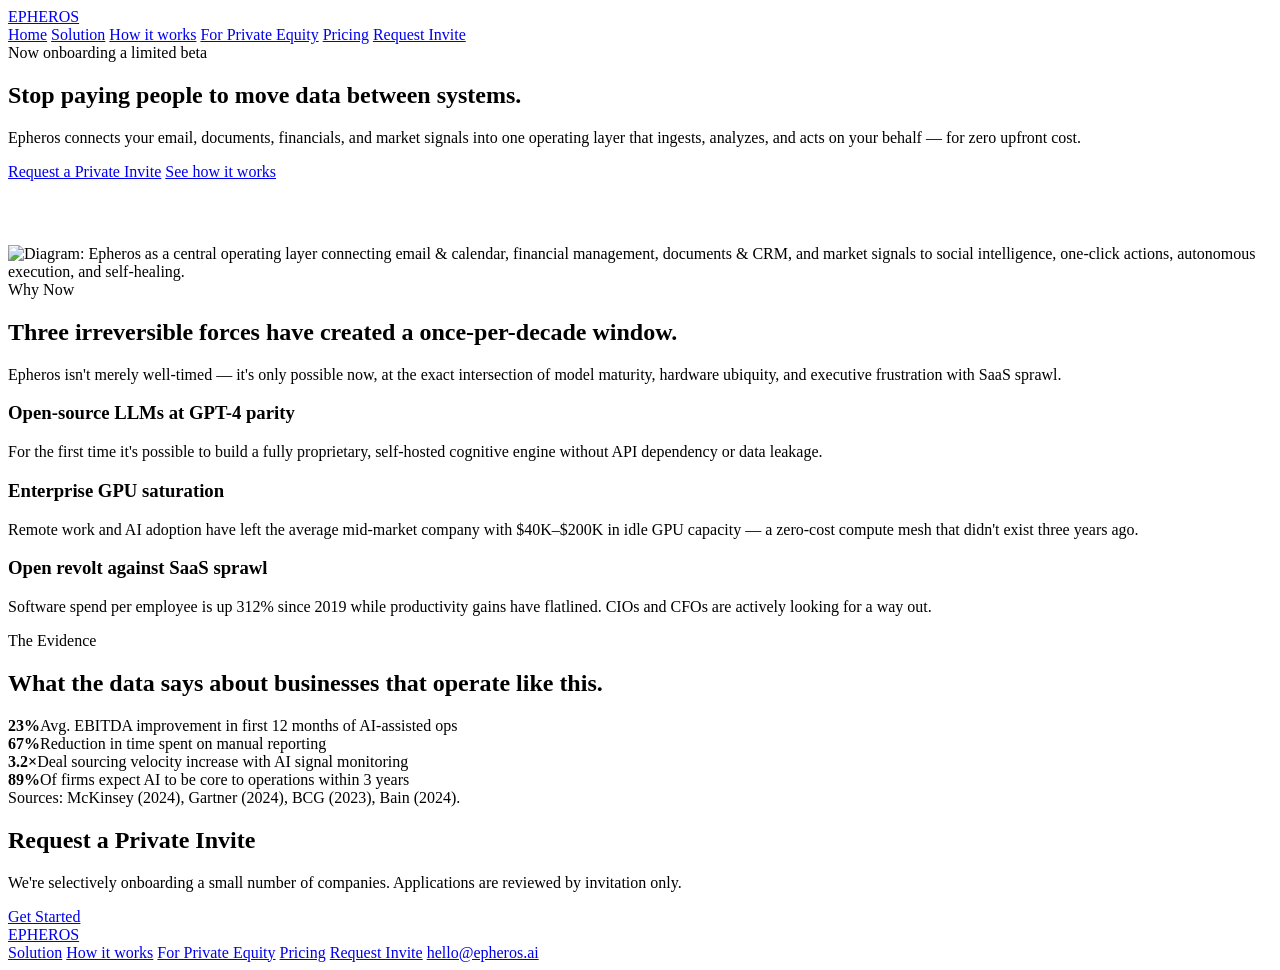
==== commit 4eccf2e3: "Rebuild as multi-page site with real graphics extracted from the pitch deck Splits the single-page l" ====
--- a/site/index.html
+++ b/site/index.html
@@ -4,157 +4,24 @@
 <meta charset="utf-8">
 <meta name="viewport" content="width=device-width, initial-scale=1">
 <title>Epheros — The Agentic Business Operating System</title>
-<meta name="description" content="Epheros connects your email, documents, financials, and market signals into one living intelligence layer that acts on your behalf — with zero upfront cost.">
+<meta name="description" content="Epheros connects your email, documents, financials, and market signals into one living intelligence layer that acts on your behalf.">
 <link rel="preconnect" href="https://fonts.googleapis.com">
 <link rel="preconnect" href="https://fonts.gstatic.com" crossorigin>
 <link href="https://fonts.googleapis.com/css2?family=Inter:wght@300;400;500;600;700;800&family=Archivo:wght@700;800;900&display=swap" rel="stylesheet">
-<style>
-  :root{
-    --bg:#0e0d0d;
-    --bg-elev:#141312;
-    --card:#161514;
-    --fg:#f2efe9;
-    --muted:#9c968d;
-    --line:#2a2723;
-    --gold:#c9a06e;
-    --gold-soft:#b98f5c;
-    --gold-dim:rgba(201,160,110,0.28);
-    --radius:4px;
-  }
-  @media (prefers-color-scheme: light){
-    :root{
-      --bg:#f7f5f1; --bg-elev:#ffffff; --card:#ffffff; --fg:#1a1815; --muted:#6b6459;
-      --line:#e7e1d8; --gold:#a97a3f; --gold-soft:#8f6531; --gold-dim:rgba(169,122,63,0.22);
-    }
-  }
-  *{box-sizing:border-box}
-  html{scroll-behavior:smooth}
-  body{
-    margin:0;background:var(--bg);color:var(--fg);
-    font-family:"Inter",-apple-system,BlinkMacSystemFont,"Segoe UI",sans-serif;
-    line-height:1.6;-webkit-font-smoothing:antialiased;font-weight:400;
-  }
-  h1,h2,h3{font-family:"Archivo","Inter",sans-serif;letter-spacing:-0.01em;font-weight:800}
-  .wrap{max-width:1120px;margin:0 auto;padding:0 24px}
-  a{color:inherit}
-  hr.rule{border:none;border-top:1px solid var(--gold-dim);margin:0}
-
-  .wordmark{
-    font-family:"Inter";font-weight:300;font-size:1.3rem;letter-spacing:0.32em;
-    color:var(--gold);display:inline-block;
-  }
-  .wordmark small{
-    display:block;font-size:0.62rem;letter-spacing:0.28em;color:var(--muted);
-    font-weight:500;margin-top:4px;
-  }
-
-  header.nav{
-    position:sticky;top:0;z-index:20;
-    backdrop-filter:blur(10px);-webkit-backdrop-filter:blur(10px);
-    background:color-mix(in srgb, var(--bg) 82%, transparent);
-    border-bottom:1px solid var(--line);
-  }
-  header.nav .inner{display:flex;align-items:center;justify-content:space-between;padding:20px 0}
-  nav.links{display:flex;align-items:center;gap:32px}
-  nav.links a.link{color:var(--muted);text-decoration:none;font-size:0.88rem;font-weight:500;letter-spacing:0.02em}
-  nav.links a.link:hover{color:var(--fg)}
-
-  .btn{
-    display:inline-flex;align-items:center;gap:8px;
-    background:var(--gold);color:#141312;
-    padding:12px 26px;border-radius:2px;font-weight:700;
-    text-decoration:none;font-size:0.85rem;letter-spacing:0.03em;
-    border:1px solid var(--gold);cursor:pointer;text-transform:uppercase;
-  }
-  .btn.ghost{background:transparent;color:var(--fg);border:1px solid var(--line)}
-  .btn.ghost:hover{border-color:var(--gold-dim)}
-
-  section{padding:130px 0}
-  section.hero{padding:120px 0 100px}
-  .pill{
-    display:inline-flex;align-items:center;gap:9px;padding:8px 18px;
-    border:1px solid var(--gold-dim);color:var(--gold);
-    font-size:0.72rem;font-weight:700;letter-spacing:0.14em;text-transform:uppercase;margin-bottom:36px;
-  }
-  .pill .dot{width:5px;height:5px;background:var(--gold)}
-
-  h1.display{
-    font-size:clamp(2.4rem,5.6vw,4.1rem);line-height:1.08;
-    margin:0 0 28px;max-width:880px;
-  }
-  p.lede{color:var(--muted);font-size:1.2rem;max-width:600px;margin:0 0 44px;font-weight:400}
-  .hero-ctas{display:flex;gap:14px;flex-wrap:wrap;margin-bottom:96px}
-
-  .panel{
-    border:1px solid var(--line);background:var(--bg-elev);
-  }
-  .panel .bar{display:flex;align-items:center;gap:8px;padding:14px 20px;border-bottom:1px solid var(--line)}
-  .panel .bar span{width:8px;height:8px;border:1px solid var(--line)}
-  .panel-body{padding:32px;display:grid;grid-template-columns:1.1fr 1fr;gap:1px;background:var(--line)}
-  @media (max-width:720px){.panel-body{grid-template-columns:1fr}}
-  .panel-card{background:var(--bg-elev);padding:26px}
-  .panel-card .label{color:var(--gold);font-size:0.72rem;text-transform:uppercase;letter-spacing:0.12em;margin-bottom:18px;font-weight:700}
-  .bar-chart{display:flex;align-items:flex-end;gap:7px;height:80px}
-  .bar-chart i{flex:1;background:var(--gold);opacity:0.85}
-  .signal-row{display:flex;justify-content:space-between;align-items:center;padding:10px 0;border-bottom:1px solid var(--line);font-size:0.88rem;color:var(--muted)}
-  .signal-row:last-child{border:none}
-  .signal-row b{color:var(--gold);font-weight:700}
-
-  .eyebrow{
-    color:var(--gold);font-weight:700;font-size:0.75rem;letter-spacing:0.16em;
-    text-transform:uppercase;margin-bottom:18px;
-  }
-  h2.section-title{font-size:clamp(1.7rem,3vw,2.3rem);margin:0 0 16px;max-width:680px;line-height:1.18}
-  p.section-lede{color:var(--muted);font-size:1.05rem;max-width:600px;margin:0 0 56px}
-
-  .grid{display:grid;grid-template-columns:repeat(auto-fit,minmax(240px,1fr));gap:1px;background:var(--line);border:1px solid var(--line)}
-  .card{background:var(--card);padding:30px}
-  .card h3{margin:0 0 10px;font-size:1.02rem;font-weight:700;font-family:"Inter"}
-  .card p{margin:0;color:var(--muted);font-size:0.92rem}
-
-  .steps3{display:grid;grid-template-columns:repeat(3,1fr);gap:1px;background:var(--line);border:1px solid var(--line)}
-  @media (max-width:860px){.steps3{grid-template-columns:1fr}}
-  .step3{background:var(--card);padding:34px;border-top:2px solid var(--gold)}
-  .step3 .n{color:var(--gold);font-family:"Archivo";font-weight:900;font-size:1.6rem;margin-bottom:18px;display:block}
-  .step3 h3{font-size:1.1rem;margin:0 0 12px;font-weight:700;font-family:"Inter"}
-  .step3 p{color:var(--muted);margin:0;font-size:0.93rem}
-
-  .stats{display:grid;grid-template-columns:repeat(auto-fit,minmax(180px,1fr));gap:1px;
-    border:1px solid var(--line);background:var(--line)}
-  .stat{background:var(--card);padding:32px;text-align:left}
-  .stat b{display:block;font-size:2.2rem;font-weight:900;color:var(--gold);font-family:"Archivo"}
-  .stat span{color:var(--muted);font-size:0.86rem}
-  .cite{color:var(--muted);font-size:0.78rem;margin-top:24px;display:block;font-style:italic}
-
-  .pricing-grid{display:grid;grid-template-columns:repeat(auto-fit,minmax(280px,1fr));gap:1px;background:var(--line);border:1px solid var(--line)}
-  .price-card{background:var(--card);padding:36px;border-top:2px solid var(--line)}
-  .price-card.featured{border-top:2px solid var(--gold)}
-  .price-card h3{margin:0 0 6px;font-size:1.15rem;font-family:"Inter"}
-  .price-card .tag{color:var(--gold);font-size:0.78rem;margin-bottom:20px;display:block;letter-spacing:0.08em;text-transform:uppercase;font-weight:700}
-  .price-card p{color:var(--muted);font-size:0.93rem;margin:0}
-
-  .cta-band{
-    text-align:left;border:1px solid var(--line);padding:64px;background:var(--bg-elev);
-    display:flex;align-items:center;justify-content:space-between;gap:40px;flex-wrap:wrap;
-  }
-  .cta-band h2{font-size:clamp(1.6rem,3vw,2.1rem);margin:0 0 12px}
-  .cta-band p{color:var(--muted);margin:0;font-size:1rem;max-width:440px}
-
-  footer{border-top:1px solid var(--line);padding:44px 0;color:var(--muted);font-size:0.85rem;
-    display:flex;justify-content:space-between;flex-wrap:wrap;gap:12px}
-  footer .wordmark{font-size:0.95rem}
-</style>
+<link rel="stylesheet" href="/assets/styles.css">
 </head>
 <body>
 
 <header class="nav">
   <div class="wrap inner">
-    <span class="wordmark">EPHEROS</span>
+    <a class="wordmark" href="/">EPHEROS</a>
     <nav class="links">
-      <a class="link" href="#solution">Solution</a>
-      <a class="link" href="#how-it-works">How it works</a>
-      <a class="link" href="#pricing">Pricing</a>
-      <a class="btn" href="#invite">Request Invite</a>
+      <a class="link active" href="/">Home</a>
+      <a class="link" href="/solution">Solution</a>
+      <a class="link" href="/how-it-works">How it works</a>
+      <a class="link" href="/for-private-equity">For Private Equity</a>
+      <a class="link" href="/pricing">Pricing</a>
+      <a class="btn" href="/invite">Request Invite</a>
     </nav>
   </div>
 </header>
@@ -165,80 +32,42 @@
     <h1 class="display">Stop paying people to move data between systems.</h1>
     <p class="lede">Epheros connects your email, documents, financials, and market signals into one
       operating layer that ingests, analyzes, and acts on your behalf — for zero upfront cost.</p>
-    <div class="hero-ctas">
-      <a class="btn" href="#invite">Request a Private Invite</a>
-      <a class="btn ghost" href="#how-it-works">See how it works</a>
+    <div class="hero-ctas" style="margin-bottom:64px">
+      <a class="btn" href="/invite">Request a Private Invite</a>
+      <a class="btn ghost" href="/how-it-works">See how it works</a>
     </div>
 
-    <div class="panel">
-      <div class="bar"><span></span><span></span><span></span></div>
-      <div class="panel-body">
-        <div class="panel-card">
-          <div class="label">Operational health</div>
-          <div class="bar-chart">
-            <i style="height:38%"></i><i style="height:62%"></i><i style="height:48%"></i>
-            <i style="height:80%"></i><i style="height:66%"></i><i style="height:92%"></i>
-            <i style="height:74%"></i>
-          </div>
-        </div>
-        <div class="panel-card">
-          <div class="label">Live signals</div>
-          <div class="signal-row"><span>Vendor cost variance</span><b>flagged</b></div>
-          <div class="signal-row"><span>Deal velocity, this week</span><b>+18%</b></div>
-          <div class="signal-row"><span>Report generated</span><b>auto</b></div>
-        </div>
+    <figure style="margin:0;border:1px solid var(--line);background:var(--bg-elev)">
+      <img src="/assets/img/solution-diagram.png" alt="Diagram: Epheros as a central operating layer connecting email &amp; calendar, financial management, documents &amp; CRM, and market signals to social intelligence, one-click actions, autonomous execution, and self-healing." style="width:100%;display:block">
+    </figure>
+  </section>
+</div>
+
+<div class="wrap">
+  <section id="why-now">
+    <div class="eyebrow">Why Now</div>
+    <h2 class="section-title">Three irreversible forces have created a once-per-decade window.</h2>
+    <p class="section-lede">Epheros isn't merely well-timed — it's only possible now, at the exact intersection of model maturity, hardware ubiquity, and executive frustration with SaaS sprawl.</p>
+    <div class="grid">
+      <div class="card">
+        <h3>Open-source LLMs at GPT-4 parity</h3>
+        <p>For the first time it's possible to build a fully proprietary, self-hosted cognitive engine without API dependency or data leakage.</p>
+      </div>
+      <div class="card">
+        <h3>Enterprise GPU saturation</h3>
+        <p>Remote work and AI adoption have left the average mid-market company with $40K&ndash;$200K in idle GPU capacity — a zero-cost compute mesh that didn't exist three years ago.</p>
+      </div>
+      <div class="card">
+        <h3>Open revolt against SaaS sprawl</h3>
+        <p>Software spend per employee is up 312% since 2019 while productivity gains have flatlined. CIOs and CFOs are actively looking for a way out.</p>
       </div>
     </div>
   </section>
 </div>
 
 <div class="wrap">
-  <section id="problem">
-    <div class="eyebrow">The Problem</div>
-    <h2 class="section-title">Every business is drowning in data it can't use.</h2>
-    <p class="section-lede">Email, CRM, documents, meetings, financials — all disconnected, with no single
-      source of truth. Executives wait days for reports that are already outdated on arrival.</p>
-    <div class="grid">
-      <div class="card"><h3>Data silos</h3><p>Disconnected systems, no unified view — even with an ERP in place, data stays siloed and out of reach.</p></div>
-      <div class="card"><h3>Slow decisions</h3><p>Reports take days to produce and are stale the moment they land.</p></div>
-      <div class="card"><h3>Invisible leakage</h3><p>Vendor overcharges, missed signals, and lost deals go unnoticed until it's too late.</p></div>
-      <div class="card"><h3>Manual everything</h3><p>High-value people spend their time on copy-paste, status updates, and formatting.</p></div>
-    </div>
-  </section>
-</div>
-
-<div class="wrap">
-  <section id="solution">
-    <div class="eyebrow">The Solution</div>
-    <h2 class="section-title">One operating layer across your entire firm.</h2>
-    <p class="section-lede">Epheros isn't another point solution. It sits across email &amp; calendar,
-      financial management, documents &amp; CRM, and market signals — ingesting, connecting, analyzing,
-      and acting on your behalf.</p>
-    <div class="grid">
-      <div class="card"><h3>One-click actions</h3><p>Every insight is paired with a next action, ready to execute.</p></div>
-      <div class="card"><h3>Autonomous execution</h3><p>Repetitive workflow execution without a ticket or a hand-off.</p></div>
-      <div class="card"><h3>Market intelligence</h3><p>Competitor, vendor, and talent signals delivered with context and a recommendation.</p></div>
-      <div class="card"><h3>Self-improving</h3><p>The platform maintains and improves itself as it learns your business.</p></div>
-    </div>
-  </section>
-</div>
-
-<div class="wrap">
-  <section id="how-it-works">
-    <div class="eyebrow">How It Works</div>
-    <h2 class="section-title">Zero-friction setup. Learns your business in hours.</h2>
-    <p class="section-lede">No IT ticket, no months-long rollout — three phases, running in the background from day one.</p>
-    <div class="steps3">
-      <div class="step3"><span class="n">01</span><h3>Connect</h3><p>Open a private invite, create a password, and grant one-click consent. Epheros ingests email, documents, and connected drives automatically.</p></div>
-      <div class="step3"><span class="n">02</span><h3>Understand</h3><p>Epheros maps your workflow, builds a role-aware profile, and surfaces the fixes that deliver the most value fastest.</p></div>
-      <div class="step3"><span class="n">03</span><h3>Act</h3><p>A live, personalized dashboard appears within hours. Every insight is validated, verified, and one click from action.</p></div>
-    </div>
-  </section>
-</div>
-
-<div class="wrap">
-  <section id="evidence">
-    <div class="eyebrow">Why Now</div>
+  <section id="evidence" style="padding-top:0">
+    <div class="eyebrow">The Evidence</div>
     <h2 class="section-title">What the data says about businesses that operate like this.</h2>
     <div class="stats">
       <div class="stat"><b>23%</b><span>Avg. EBITDA improvement in first 12 months of AI-assisted ops</span></div>
@@ -251,44 +80,30 @@
 </div>
 
 <div class="wrap">
-  <section id="pricing">
-    <div class="eyebrow">Pricing Philosophy</div>
-    <h2 class="section-title">Performance-based. You only pay for results above where you are today.</h2>
-    <p class="section-lede">Tell us your most expensive problem. We'll show you exactly where we can reduce
-      it — and if we can't prove a measurable improvement within 30 days, you pay nothing.</p>
-    <div class="pricing-grid">
-      <div class="price-card">
-        <h3>Audit</h3>
-        <span class="tag">One-time</span>
-        <p>A full operational and financial audit with a prioritized action plan. Zero cost implementation, zero risk.</p>
-      </div>
-      <div class="price-card featured">
-        <h3>Growth</h3>
-        <span class="tag">Annual · performance-based</span>
-        <p>Full deployment across every user and integration, priced as a share of the cost savings and revenue growth we actually deliver. No delta, no charge.</p>
-      </div>
-    </div>
-  </section>
-</div>
-
-<div class="wrap">
-  <section id="invite">
+  <section id="invite" style="padding-top:0">
     <div class="cta-band">
       <div>
         <h2>Request a Private Invite</h2>
         <p>We're selectively onboarding a small number of companies. Applications are reviewed by invitation only.</p>
       </div>
-      <a href="mailto:hello@epheros.ai" class="btn">Get in touch</a>
+      <a href="/invite" class="btn">Get Started</a>
     </div>
   </section>
 </div>
 
-<div class="wrap">
-  <footer>
-    <span class="wordmark">EPHEROS</span>
-    <span>&copy; 2026 Epheros. All rights reserved. &nbsp;·&nbsp; hello@epheros.ai</span>
-  </footer>
-</div>
+<footer>
+  <div class="wrap inner">
+    <a class="wordmark" href="/">EPHEROS</a>
+    <nav>
+      <a href="/solution">Solution</a>
+      <a href="/how-it-works">How it works</a>
+      <a href="/for-private-equity">For Private Equity</a>
+      <a href="/pricing">Pricing</a>
+      <a href="/invite">Request Invite</a>
+      <a href="mailto:hello@epheros.ai">hello@epheros.ai</a>
+    </nav>
+  </div>
+</footer>
 
 </body>
 </html>
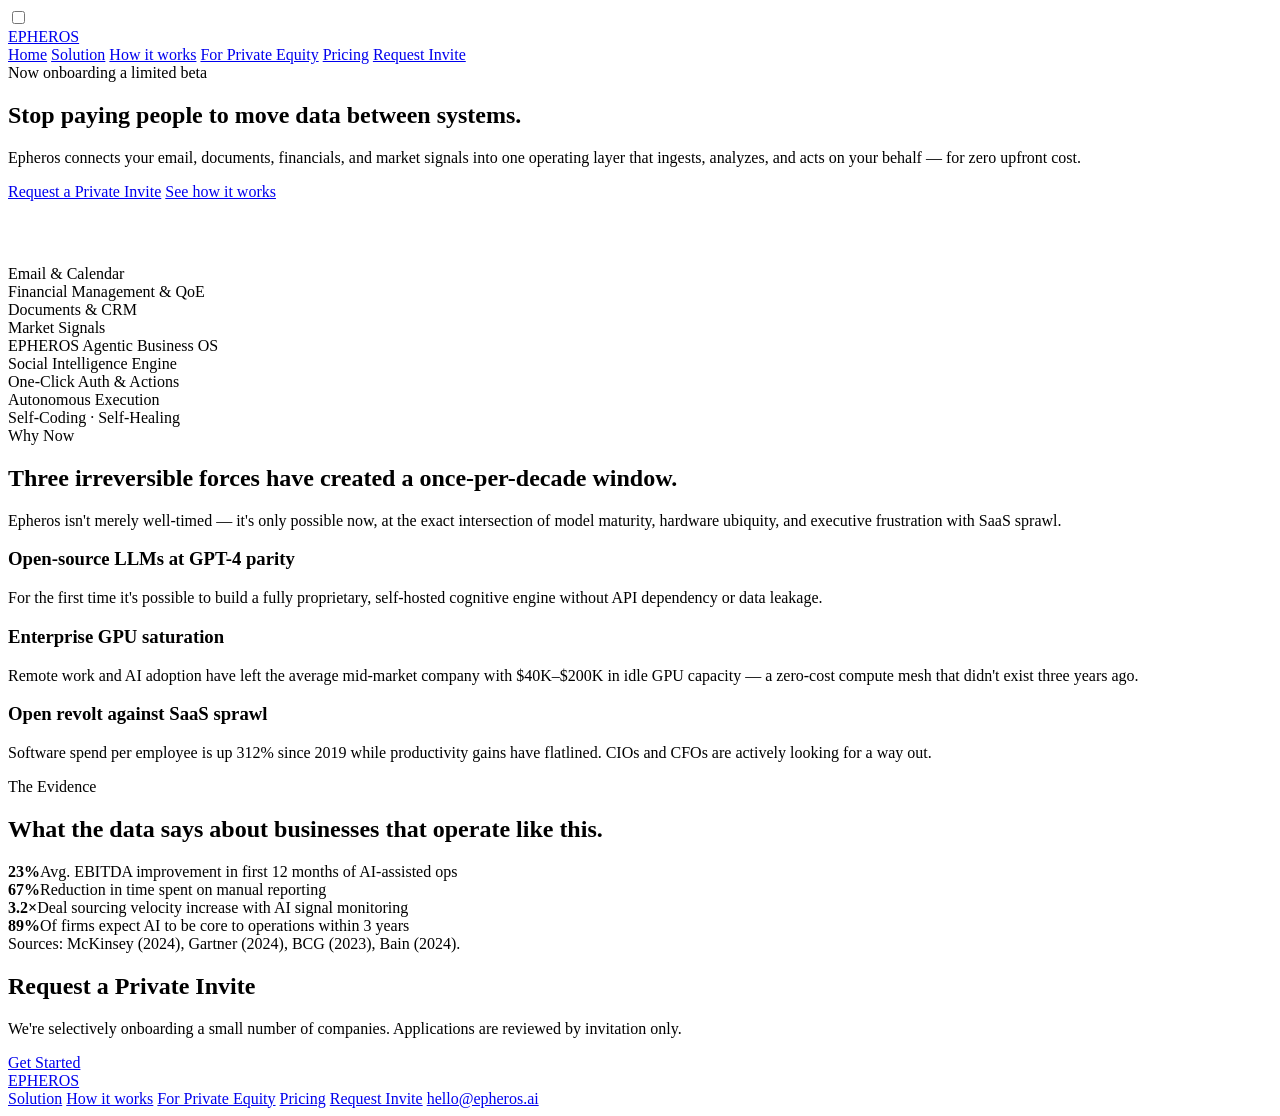
==== commit e00ac614: "Replace deck screenshots with native components; fix mobile nav, dedupe content - Remove all six emb" ====
--- a/site/index.html
+++ b/site/index.html
@@ -13,8 +13,10 @@
 <body>
 
 <header class="nav">
+  <input type="checkbox" id="nav-toggle" class="nav-toggle">
   <div class="wrap inner">
     <a class="wordmark" href="/">EPHEROS</a>
+    <label for="nav-toggle" class="nav-toggle-label"><span></span></label>
     <nav class="links">
       <a class="link active" href="/">Home</a>
       <a class="link" href="/solution">Solution</a>
@@ -28,6 +30,7 @@
 
 <div class="wrap">
   <section class="hero">
+    <div class="hero-glow"></div>
     <div class="pill"><span class="dot"></span>Now onboarding a limited beta</div>
     <h1 class="display">Stop paying people to move data between systems.</h1>
     <p class="lede">Epheros connects your email, documents, financials, and market signals into one
@@ -37,9 +40,26 @@
       <a class="btn ghost" href="/how-it-works">See how it works</a>
     </div>
 
-    <figure style="margin:0;border:1px solid var(--line);background:var(--bg-elev)">
-      <img src="/assets/img/solution-diagram.png" alt="Diagram: Epheros as a central operating layer connecting email &amp; calendar, financial management, documents &amp; CRM, and market signals to social intelligence, one-click actions, autonomous execution, and self-healing." style="width:100%;display:block">
-    </figure>
+    <div class="diagram">
+      <div class="hub">
+        <div class="hub-col">
+          <div class="hub-node">Email &amp; Calendar</div>
+          <div class="hub-node">Financial Management &amp; QoE</div>
+          <div class="hub-node">Documents &amp; CRM</div>
+          <div class="hub-node">Market Signals</div>
+        </div>
+        <div class="hub-core">
+          <span class="wordmark">EPHEROS</span>
+          <span>Agentic Business OS</span>
+        </div>
+        <div class="hub-col">
+          <div class="hub-node">Social Intelligence Engine</div>
+          <div class="hub-node">One-Click Auth &amp; Actions</div>
+          <div class="hub-node">Autonomous Execution</div>
+          <div class="hub-node">Self-Coding · Self-Healing</div>
+        </div>
+      </div>
+    </div>
   </section>
 </div>
 
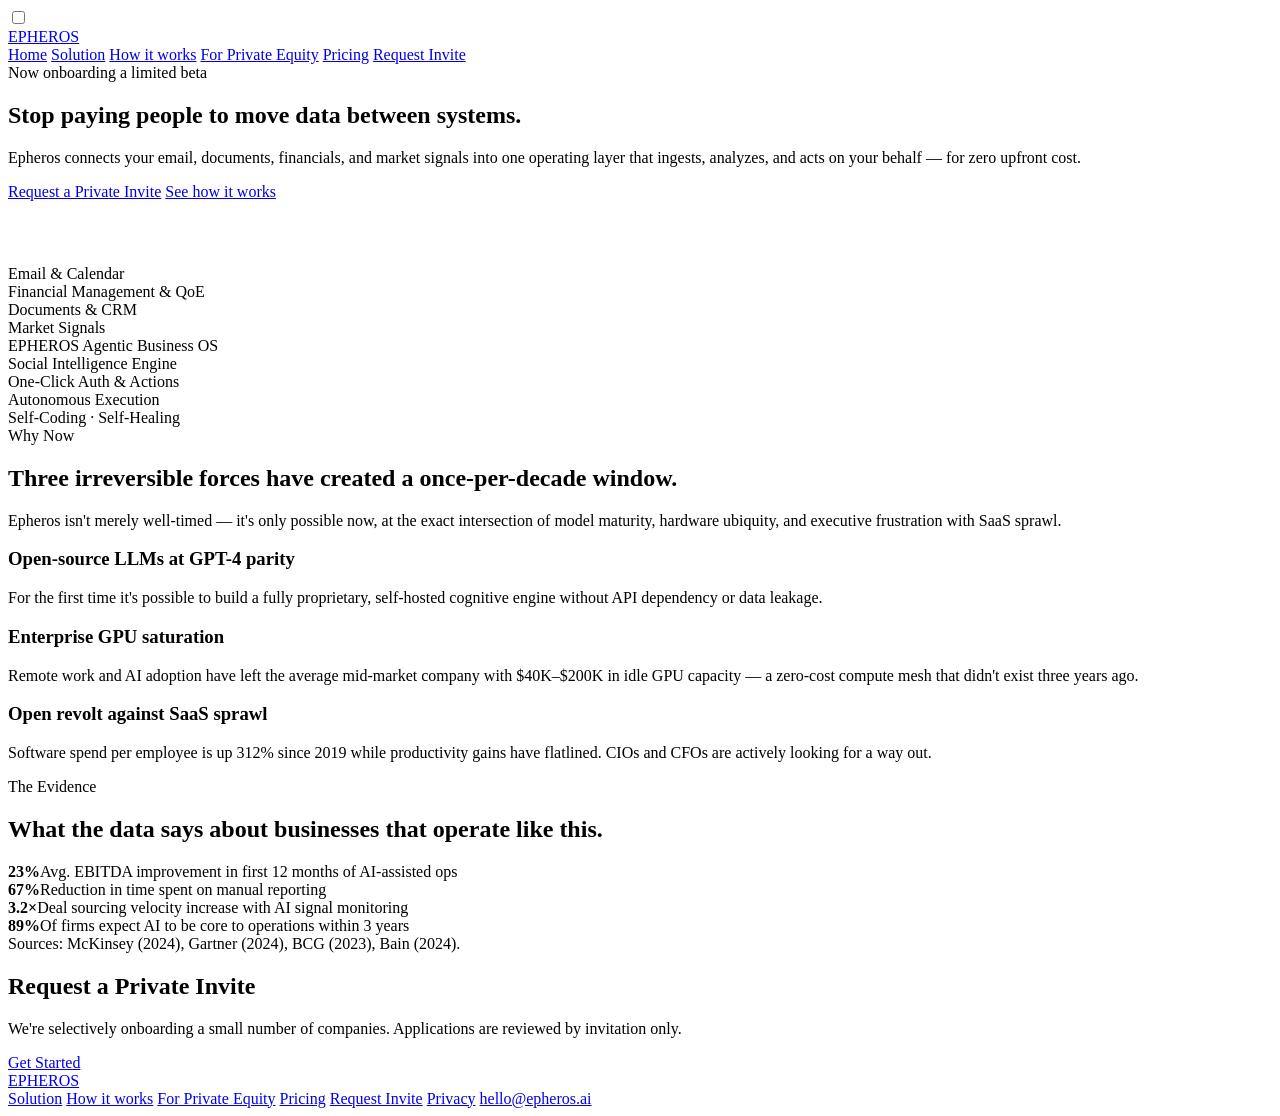
==== commit 79b4f2ca: "Fix invite form, homepage padding gap, broken grid, add privacy page - Invite form now POSTs to a re" ====
--- a/site/index.html
+++ b/site/index.html
@@ -64,7 +64,7 @@
 </div>
 
 <div class="wrap">
-  <section id="why-now">
+  <section id="why-now" style="padding-top:0">
     <div class="eyebrow">Why Now</div>
     <h2 class="section-title">Three irreversible forces have created a once-per-decade window.</h2>
     <p class="section-lede">Epheros isn't merely well-timed — it's only possible now, at the exact intersection of model maturity, hardware ubiquity, and executive frustration with SaaS sprawl.</p>
@@ -120,6 +120,7 @@
       <a href="/for-private-equity">For Private Equity</a>
       <a href="/pricing">Pricing</a>
       <a href="/invite">Request Invite</a>
+      <a href="/privacy">Privacy</a>
       <a href="mailto:hello@epheros.ai">hello@epheros.ai</a>
     </nav>
   </div>
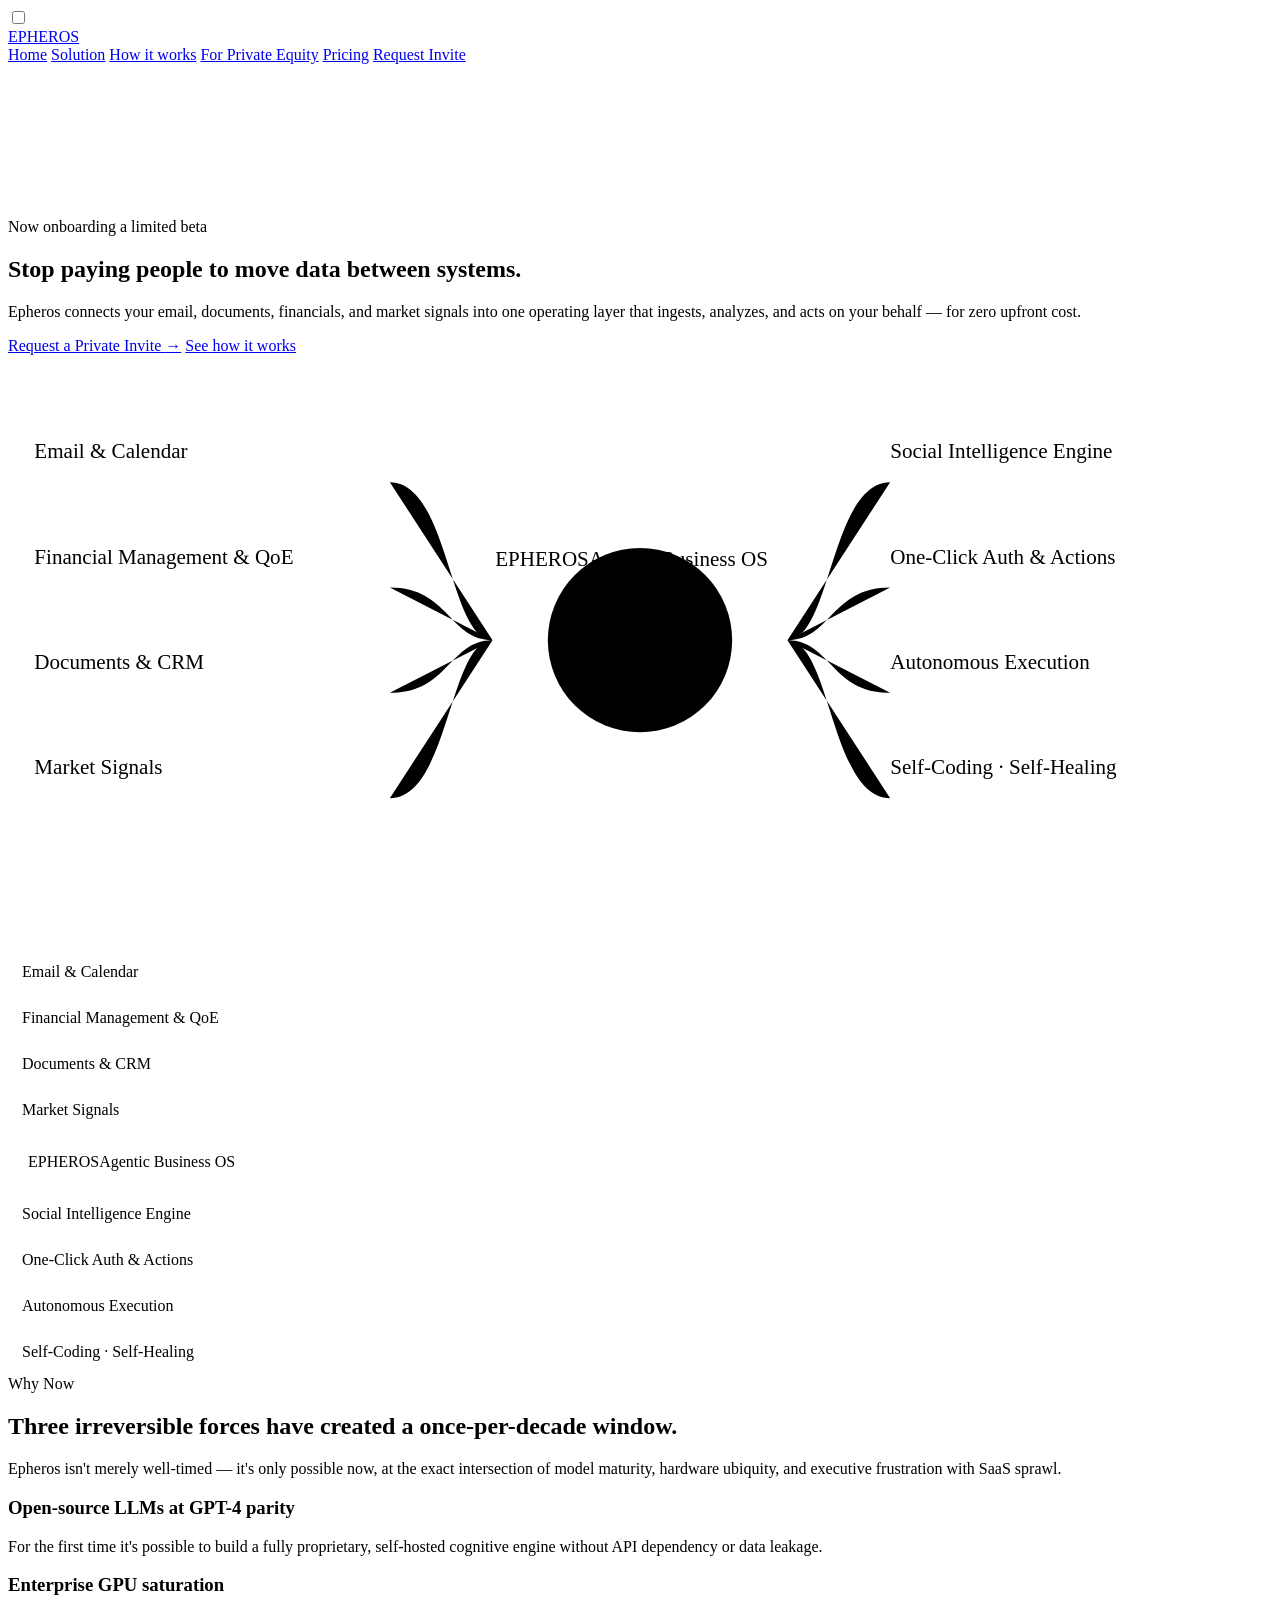
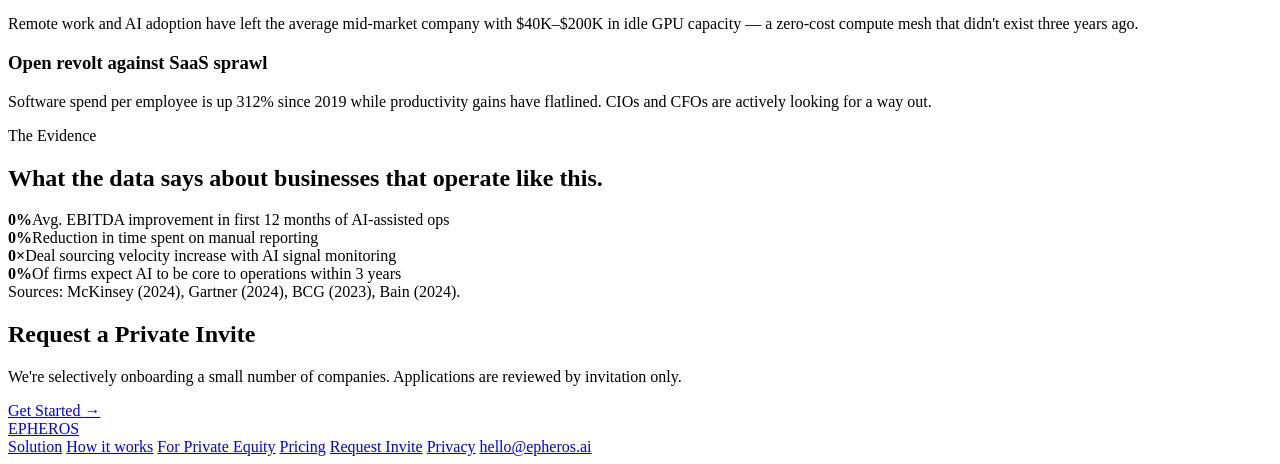
==== commit e696c45a: "Add motion and interaction design: animated diagram, reveals, count-up, spotlight cards - Rebuild th" ====
--- a/site/index.html
+++ b/site/index.html
@@ -30,34 +30,50 @@
 
 <div class="wrap">
   <section class="hero">
+    <canvas class="hero-net"></canvas>
     <div class="hero-glow"></div>
     <div class="pill"><span class="dot"></span>Now onboarding a limited beta</div>
     <h1 class="display">Stop paying people to move data between systems.</h1>
     <p class="lede">Epheros connects your email, documents, financials, and market signals into one
       operating layer that ingests, analyzes, and acts on your behalf — for zero upfront cost.</p>
     <div class="hero-ctas" style="margin-bottom:64px">
-      <a class="btn" href="/invite">Request a Private Invite</a>
+      <a class="btn" href="/invite">Request a Private Invite <span class="arrow">→</span></a>
       <a class="btn ghost" href="/how-it-works">See how it works</a>
     </div>
 
-    <div class="diagram">
-      <div class="hub">
-        <div class="hub-col">
-          <div class="hub-node">Email &amp; Calendar</div>
-          <div class="hub-node">Financial Management &amp; QoE</div>
-          <div class="hub-node">Documents &amp; CRM</div>
-          <div class="hub-node">Market Signals</div>
-        </div>
-        <div class="hub-core">
-          <span class="wordmark">EPHEROS</span>
-          <span>Agentic Business OS</span>
-        </div>
-        <div class="hub-col">
-          <div class="hub-node">Social Intelligence Engine</div>
-          <div class="hub-node">One-Click Auth &amp; Actions</div>
-          <div class="hub-node">Autonomous Execution</div>
-          <div class="hub-node">Self-Coding · Self-Healing</div>
-        </div>
+    <div class="diagram reveal">
+      <svg class="hub-svg" viewBox="0 0 960 400" role="img" aria-label="Epheros diagram: email and calendar, financial management and QoE, documents and CRM, and market signals all flow into the Epheros core, which drives social intelligence, one-click actions, autonomous execution, and self-healing.">
+        <g class="hub-links">
+          <path class="flow-in" d="M290,48 C335,48 335,168 368,168"/>
+          <path class="flow-in" d="M290,128 C335,128 335,168 368,168"/>
+          <path class="flow-in" d="M290,208 C335,208 335,168 368,168"/>
+          <path class="flow-in" d="M290,288 C335,288 335,168 368,168"/>
+          <path class="flow-out" d="M592,168 C625,168 625,48 670,48"/>
+          <path class="flow-out" d="M592,168 C625,168 625,128 670,128"/>
+          <path class="flow-out" d="M592,168 C625,168 625,208 670,208"/>
+          <path class="flow-out" d="M592,168 C625,168 625,288 670,288"/>
+        </g>
+        <circle class="hub-core-pulse" cx="480" cy="168" r="70"/>
+        <foreignObject x="20" y="16" width="270" height="64"><div xmlns="http://www.w3.org/1999/xhtml" class="hub-node-html">Email &amp; Calendar</div></foreignObject>
+        <foreignObject x="20" y="96" width="270" height="64"><div xmlns="http://www.w3.org/1999/xhtml" class="hub-node-html">Financial Management &amp; QoE</div></foreignObject>
+        <foreignObject x="20" y="176" width="270" height="64"><div xmlns="http://www.w3.org/1999/xhtml" class="hub-node-html">Documents &amp; CRM</div></foreignObject>
+        <foreignObject x="20" y="256" width="270" height="64"><div xmlns="http://www.w3.org/1999/xhtml" class="hub-node-html">Market Signals</div></foreignObject>
+        <foreignObject x="670" y="16" width="270" height="64"><div xmlns="http://www.w3.org/1999/xhtml" class="hub-node-html">Social Intelligence Engine</div></foreignObject>
+        <foreignObject x="670" y="96" width="270" height="64"><div xmlns="http://www.w3.org/1999/xhtml" class="hub-node-html">One-Click Auth &amp; Actions</div></foreignObject>
+        <foreignObject x="670" y="176" width="270" height="64"><div xmlns="http://www.w3.org/1999/xhtml" class="hub-node-html">Autonomous Execution</div></foreignObject>
+        <foreignObject x="670" y="256" width="270" height="64"><div xmlns="http://www.w3.org/1999/xhtml" class="hub-node-html">Self-Coding · Self-Healing</div></foreignObject>
+        <foreignObject x="370" y="98" width="220" height="140"><div xmlns="http://www.w3.org/1999/xhtml" class="hub-core-html"><span class="wordmark">EPHEROS</span><span class="hub-core-sub">Agentic Business OS</span></div></foreignObject>
+      </svg>
+      <div class="hub-mobile-fallback">
+        <div class="hub-node-html" style="height:auto;padding:14px">Email &amp; Calendar</div>
+        <div class="hub-node-html" style="height:auto;padding:14px">Financial Management &amp; QoE</div>
+        <div class="hub-node-html" style="height:auto;padding:14px">Documents &amp; CRM</div>
+        <div class="hub-node-html" style="height:auto;padding:14px">Market Signals</div>
+        <div class="hub-core-html" style="height:auto;padding:20px"><span class="wordmark">EPHEROS</span><span class="hub-core-sub">Agentic Business OS</span></div>
+        <div class="hub-node-html" style="height:auto;padding:14px">Social Intelligence Engine</div>
+        <div class="hub-node-html" style="height:auto;padding:14px">One-Click Auth &amp; Actions</div>
+        <div class="hub-node-html" style="height:auto;padding:14px">Autonomous Execution</div>
+        <div class="hub-node-html" style="height:auto;padding:14px">Self-Coding · Self-Healing</div>
       </div>
     </div>
   </section>
@@ -65,19 +81,19 @@
 
 <div class="wrap">
   <section id="why-now" style="padding-top:0">
-    <div class="eyebrow">Why Now</div>
-    <h2 class="section-title">Three irreversible forces have created a once-per-decade window.</h2>
-    <p class="section-lede">Epheros isn't merely well-timed — it's only possible now, at the exact intersection of model maturity, hardware ubiquity, and executive frustration with SaaS sprawl.</p>
+    <div class="eyebrow reveal">Why Now</div>
+    <h2 class="section-title reveal">Three irreversible forces have created a once-per-decade window.</h2>
+    <p class="section-lede reveal">Epheros isn't merely well-timed — it's only possible now, at the exact intersection of model maturity, hardware ubiquity, and executive frustration with SaaS sprawl.</p>
     <div class="grid">
-      <div class="card">
+      <div class="card reveal">
         <h3>Open-source LLMs at GPT-4 parity</h3>
         <p>For the first time it's possible to build a fully proprietary, self-hosted cognitive engine without API dependency or data leakage.</p>
       </div>
-      <div class="card">
+      <div class="card reveal">
         <h3>Enterprise GPU saturation</h3>
         <p>Remote work and AI adoption have left the average mid-market company with $40K&ndash;$200K in idle GPU capacity — a zero-cost compute mesh that didn't exist three years ago.</p>
       </div>
-      <div class="card">
+      <div class="card reveal">
         <h3>Open revolt against SaaS sprawl</h3>
         <p>Software spend per employee is up 312% since 2019 while productivity gains have flatlined. CIOs and CFOs are actively looking for a way out.</p>
       </div>
@@ -87,13 +103,13 @@
 
 <div class="wrap">
   <section id="evidence" style="padding-top:0">
-    <div class="eyebrow">The Evidence</div>
-    <h2 class="section-title">What the data says about businesses that operate like this.</h2>
+    <div class="eyebrow reveal">The Evidence</div>
+    <h2 class="section-title reveal">What the data says about businesses that operate like this.</h2>
     <div class="stats">
-      <div class="stat"><b>23%</b><span>Avg. EBITDA improvement in first 12 months of AI-assisted ops</span></div>
-      <div class="stat"><b>67%</b><span>Reduction in time spent on manual reporting</span></div>
-      <div class="stat"><b>3.2×</b><span>Deal sourcing velocity increase with AI signal monitoring</span></div>
-      <div class="stat"><b>89%</b><span>Of firms expect AI to be core to operations within 3 years</span></div>
+      <div class="stat reveal"><b data-target="23" data-suffix="%">0%</b><span>Avg. EBITDA improvement in first 12 months of AI-assisted ops</span></div>
+      <div class="stat reveal"><b data-target="67" data-suffix="%">0%</b><span>Reduction in time spent on manual reporting</span></div>
+      <div class="stat reveal"><b data-target="3.2" data-suffix="×" data-decimals="1">0×</b><span>Deal sourcing velocity increase with AI signal monitoring</span></div>
+      <div class="stat reveal"><b data-target="89" data-suffix="%">0%</b><span>Of firms expect AI to be core to operations within 3 years</span></div>
     </div>
     <span class="cite">Sources: McKinsey (2024), Gartner (2024), BCG (2023), Bain (2024).</span>
   </section>
@@ -101,12 +117,12 @@
 
 <div class="wrap">
   <section id="invite" style="padding-top:0">
-    <div class="cta-band">
+    <div class="cta-band reveal">
       <div>
         <h2>Request a Private Invite</h2>
         <p>We're selectively onboarding a small number of companies. Applications are reviewed by invitation only.</p>
       </div>
-      <a href="/invite" class="btn">Get Started</a>
+      <a href="/invite" class="btn">Get Started <span class="arrow">→</span></a>
     </div>
   </section>
 </div>
@@ -126,5 +142,6 @@
   </div>
 </footer>
 
+<script src="/assets/interactions.js"></script>
 </body>
 </html>
